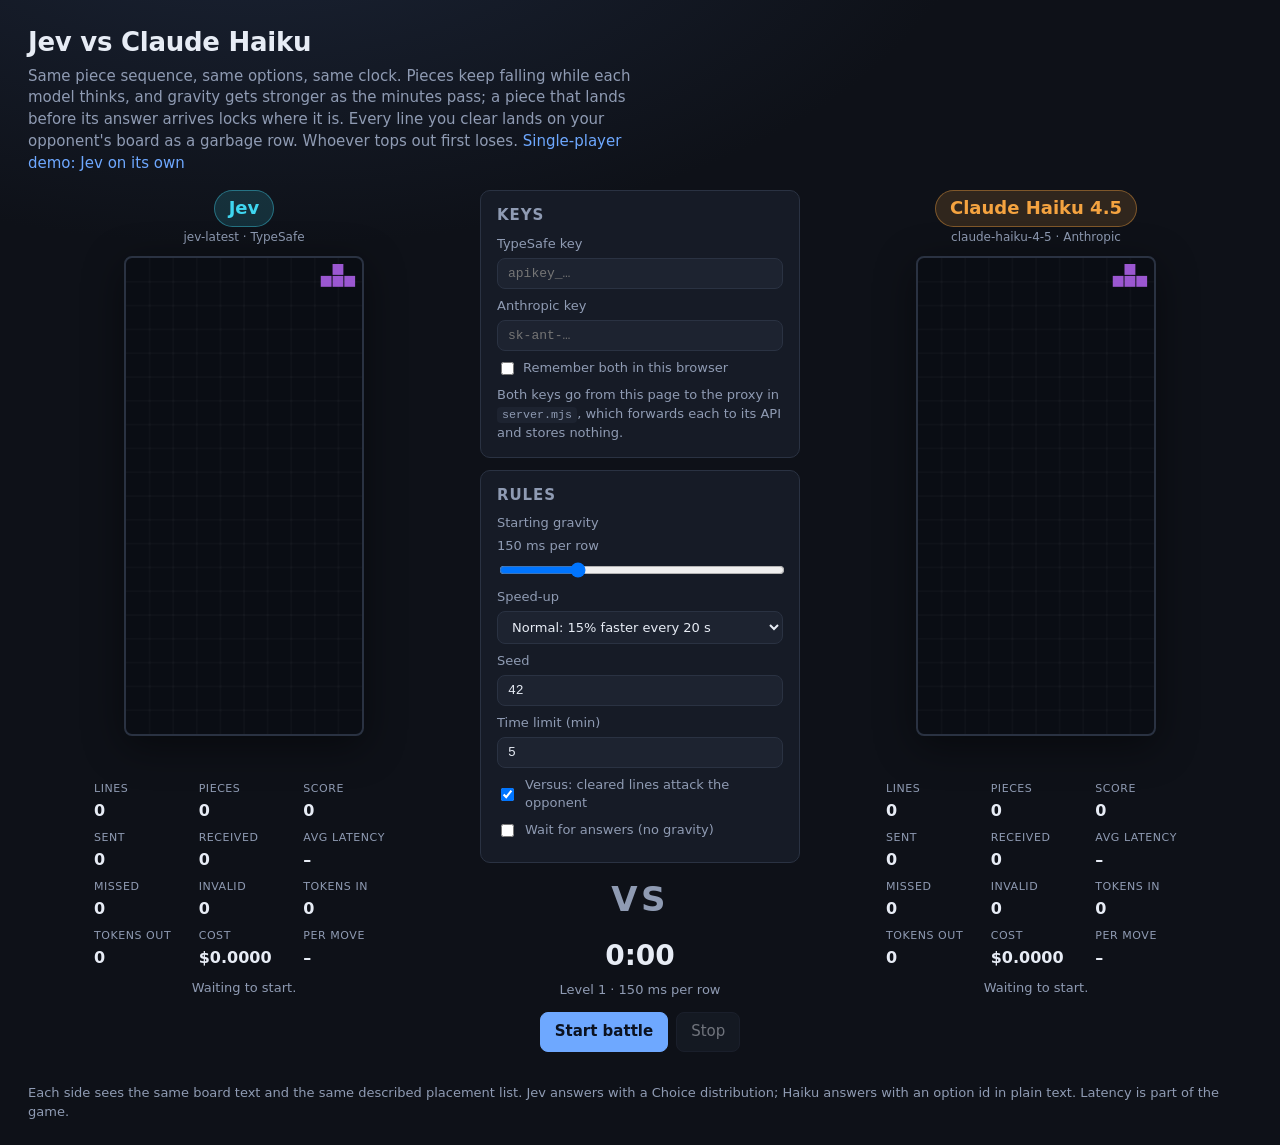
==== public/index.html @ 0e91d30b "Battle is the front page; single player moves to solo.html battle.html redirects to the front page s" ====
<!doctype html>
<html lang="en">
<head>
  <meta charset="utf-8" />
  <meta name="viewport" content="width=device-width, initial-scale=1" />
  <title>Jev vs Claude Haiku</title>
  <meta name="description" content="Two models play the same Tetris piece sequence in real time. First to top out loses." />
  <link rel="icon" href="data:image/svg+xml,<svg xmlns='http://www.w3.org/2000/svg' viewBox='0 0 16 16'><rect x='1' y='1' width='6' height='14' fill='%233fd6f0'/><rect x='9' y='1' width='6' height='14' fill='%23f4a340'/></svg>" />
  <link rel="stylesheet" href="style.css" />
  <link rel="stylesheet" href="battle.css" />
</head>
<body>
  <header class="top">
    <div>
      <h1>Jev vs Claude Haiku</h1>
      <p class="sub">
        Same piece sequence, same options, same clock. Pieces keep falling while each model thinks,
        and gravity gets stronger as the minutes pass; a piece that lands before its answer arrives
        locks where it is. Every line you clear lands on your opponent's board as a garbage row.
        Whoever tops out first loses.
        <a href="solo.html">Single-player demo: Jev on its own</a>
      </p>
    </div>
  </header>

  <main class="arena">
    <section class="player" id="left">
      <div class="player-head">
        <span class="badge jev">Jev</span>
        <span class="model muted">jev-latest · TypeSafe</span>
      </div>
      <div class="board-wrap">
        <canvas class="board" id="boardL" width="240" height="480" aria-label="Jev's board"></canvas>
        <div class="overlay hidden" id="overlayL"></div>
      </div>
      <div class="incoming" id="incomingL"></div>
      <div class="pstats" id="statsL"></div>
      <div class="pmove muted" id="moveL">Waiting to start.</div>
    </section>

    <section class="center">
      <div class="present-title">Real-time Tetris</div>
      <div class="card" id="setup-card">
        <h2>Keys</h2>
        <label class="field">TypeSafe key <input id="jevKey" type="password" placeholder="apikey_…" autocomplete="off" spellcheck="false" /></label>
        <label class="field">Anthropic key <input id="haikuKey" type="password" placeholder="sk-ant-…" autocomplete="off" spellcheck="false" /></label>
        <label class="remember"><input id="remember" type="checkbox" /> Remember both in this browser</label>
        <p class="hint">Both keys go from this page to the proxy in <code>server.mjs</code>, which forwards each to its API and stores nothing.</p>
      </div>
      <div class="card" id="rules-card">
        <h2>Rules</h2>
        <label class="field">Starting gravity <span class="muted" id="gravityLabel"></span><input id="gravity" type="range" min="60" max="400" step="10" value="150" /></label>
        <label class="field">Speed-up
          <select id="speedup">
            <option value="none">None: constant gravity</option>
            <option value="gentle">Gentle: 10% faster every 30 s</option>
            <option value="normal" selected>Normal: 15% faster every 20 s</option>
            <option value="brutal">Brutal: 20% faster every 10 s</option>
          </select>
        </label>
        <label class="field">Seed <input id="seed" type="number" value="42" /></label>
        <label class="field">Time limit (min) <input id="limit" type="number" min="1" max="30" value="5" /></label>
        <label class="field check"><input id="garbage" type="checkbox" checked /> Versus: cleared lines attack the opponent</label>
        <label class="field check"><input id="lockstep" type="checkbox" /> Wait for answers (no gravity)</label>
      </div>
      <div class="vs">VS</div>
      <div class="clock" id="clock">0:00</div>
      <div class="level muted" id="level">Level 1 · 150 ms per row</div>
      <div class="match-info" id="matchInfo"></div>
      <div class="controls center-controls">
        <button id="start" class="primary">Start battle</button>
        <button id="stop" disabled>Stop</button>
      </div>
      <div id="result" class="result hidden"></div>
      <div id="error" class="error hidden" role="alert"></div>
    </section>

    <section class="player" id="right">
      <div class="player-head">
        <span class="badge haiku">Claude Haiku 4.5</span>
        <span class="model muted">claude-haiku-4-5 · Anthropic</span>
      </div>
      <div class="board-wrap">
        <canvas class="board" id="boardR" width="240" height="480" aria-label="Claude Haiku's board"></canvas>
        <div class="overlay hidden" id="overlayR"></div>
      </div>
      <div class="incoming" id="incomingR"></div>
      <div class="pstats" id="statsR"></div>
      <div class="pmove muted" id="moveR">Waiting to start.</div>
    </section>
  </main>

  <footer class="foot">
    Each side sees the same board text and the same described placement list. Jev answers with a Choice
    distribution; Haiku answers with an option id in plain text. Latency is part of the game.
  </footer>

  <script type="module" src="battle.js"></script>
</body>
</html>
---- public/style.css ----
:root {
  --bg: #0e1118;
  --panel: #161b26;
  --panel-2: #1d2330;
  --border: #2a3242;
  --text: #e7ecf5;
  --muted: #8f9bb3;
  --accent: #6ea8ff;
  --accent-2: #3fd6f0;
  --good: #5fe38a;
  --warn: #f5d547;
  --bad: #f26b6b;
  --radius: 10px;
  --mono: ui-monospace, SFMono-Regular, Menlo, Consolas, monospace;
}

* { box-sizing: border-box; }

html, body { margin: 0; padding: 0; }

body {
  background: radial-gradient(1200px 600px at 20% -10%, #1b2436 0%, var(--bg) 60%);
  color: var(--text);
  font: 15px/1.45 system-ui, -apple-system, "Segoe UI", Roboto, sans-serif;
  min-height: 100vh;
}

a { color: var(--accent); text-decoration: none; }
a:hover { text-decoration: underline; }
code { font-family: var(--mono); font-size: 0.9em; background: var(--panel-2); padding: 1px 5px; border-radius: 4px; }

.top {
  display: flex;
  justify-content: space-between;
  align-items: flex-start;
  gap: 24px;
  padding: 24px 28px 8px;
  flex-wrap: wrap;
}
.top h1 { margin: 0 0 4px; font-size: 26px; letter-spacing: -0.01em; }
.sub { margin: 0; color: var(--muted); max-width: 640px; }

.mode { display: flex; gap: 14px; background: var(--panel); border: 1px solid var(--border); border-radius: var(--radius); padding: 10px 14px; }
.mode label { display: flex; align-items: center; gap: 6px; cursor: pointer; white-space: nowrap; }

.layout {
  display: grid;
  grid-template-columns: 340px minmax(0, 1fr);
  gap: 24px;
  padding: 16px 28px 28px;
  align-items: start;
}

.board-col { display: flex; flex-direction: column; gap: 12px; align-items: center; position: sticky; top: 16px; }
.board-wrap { position: relative; }
canvas#board {
  width: 300px;
  height: 600px;
  background: #0a0d14;
  border: 2px solid var(--border);
  border-radius: 8px;
  box-shadow: 0 10px 40px rgba(0, 0, 0, 0.45);
  image-rendering: pixelated;
}
.overlay {
  position: absolute; inset: 0;
  display: flex; align-items: center; justify-content: center; text-align: center;
  background: rgba(10, 13, 20, 0.78);
  border-radius: 8px;
  font-size: 22px; font-weight: 700;
  padding: 20px;
}
.hidden { display: none !important; }

.status-row { min-height: 22px; width: 300px; }
.status { color: var(--muted); font-size: 14px; }
.status.thinking { color: var(--accent-2); }
.status.error { color: var(--bad); }

.controls { display: flex; gap: 8px; align-items: center; width: 300px; flex-wrap: wrap; }
button {
  background: var(--panel-2);
  color: var(--text);
  border: 1px solid var(--border);
  border-radius: 8px;
  padding: 8px 14px;
  font: inherit;
  cursor: pointer;
}
button:hover:not(:disabled) { border-color: var(--accent); }
button:disabled { opacity: 0.45; cursor: not-allowed; }
button.primary { background: var(--accent); border-color: var(--accent); color: #0b1220; font-weight: 600; }
.speed { display: flex; align-items: center; gap: 8px; color: var(--muted); font-size: 13px; margin-left: auto; }
.speed input { width: 90px; }

.side-col { display: flex; flex-direction: column; gap: 14px; min-width: 0; }
.card {
  background: var(--panel);
  border: 1px solid var(--border);
  border-radius: var(--radius);
  padding: 14px 16px;
}
.card h2 { margin: 0 0 10px; font-size: 15px; text-transform: uppercase; letter-spacing: 0.06em; color: var(--muted); }

.key-row { display: flex; gap: 8px; }
.key-row input {
  flex: 1;
  background: var(--panel-2);
  border: 1px solid var(--border);
  border-radius: 8px;
  color: var(--text);
  padding: 8px 10px;
  font-family: var(--mono);
  font-size: 13px;
  min-width: 0;
}
.key-row input:focus { outline: none; border-color: var(--accent); }
.remember { display: flex; gap: 6px; align-items: center; margin-top: 8px; color: var(--muted); font-size: 13px; }
.hint { color: var(--muted); font-size: 13px; margin: 8px 0 0; }
.key-status { font-size: 13px; margin-top: 6px; min-height: 18px; }
.key-status.ok { color: var(--good); }
.key-status.bad { color: var(--bad); }

.stats { display: grid; grid-template-columns: repeat(5, 1fr); gap: 10px; }
.stat { display: flex; flex-direction: column; gap: 2px; }
.stat .label { color: var(--muted); font-size: 11px; text-transform: uppercase; letter-spacing: 0.05em; }
.stat span:not(.label) { font-size: 18px; font-weight: 600; font-variant-numeric: tabular-nums; }
canvas#next { background: #0a0d14; border: 1px solid var(--border); border-radius: 6px; width: 80px; height: 50px; }

.muted { color: var(--muted); }
#chosen { margin: 0 0 10px; }
#readsNote { margin: 0 0 10px; font-size: 13px; }
#chosen strong { color: var(--text); }
.desc { display: flex; flex-wrap: wrap; gap: 6px; margin-top: 6px; }
.desc span { background: var(--panel-2); border-radius: 6px; padding: 2px 8px; font-size: 12px; color: var(--muted); }
.desc span b { color: var(--text); font-weight: 500; }

.bar-list { display: flex; flex-direction: column; gap: 6px; }
.bar-row { display: grid; grid-template-columns: 240px 1fr 52px; gap: 10px; align-items: center; font-size: 13px; }
.bar-row .name { color: var(--muted); white-space: nowrap; overflow: hidden; text-overflow: ellipsis; }
.bar-row.chosen .name { color: var(--text); font-weight: 600; }
.bar { position: relative; height: 12px; background: var(--panel-2); border-radius: 6px; overflow: hidden; }
.bar-fill { height: 100%; background: var(--accent); border-radius: 6px; transition: width 0.25s ease; }
.bar-fill.noul { background: var(--good); }
.bar-value { font-variant-numeric: tabular-nums; color: var(--muted); text-align: right; }
.bar .bar-value { position: absolute; right: 6px; top: -3px; font-size: 11px; }

.read { margin-bottom: 12px; }
.read:last-child { margin-bottom: 0; }
.read-label { font-size: 13px; color: var(--muted); margin-bottom: 6px; }
.gauge { height: 14px; background: linear-gradient(90deg, var(--good), var(--warn), var(--bad)); border-radius: 7px; position: relative; }
.gauge-fill {
  position: absolute; top: -3px; width: 4px; height: 20px; background: #fff; border-radius: 2px;
  left: 0; transition: left 0.3s ease; box-shadow: 0 0 0 2px rgba(0,0,0,0.4);
}
.gauge-legend { display: grid; grid-template-columns: repeat(4, 1fr); gap: 4px; font-size: 11px; color: var(--muted); margin-top: 6px; }

details.card summary { cursor: pointer; color: var(--muted); font-size: 13px; text-transform: uppercase; letter-spacing: 0.06em; }
.inspector-grid { display: grid; grid-template-columns: 1fr 1fr; gap: 12px; margin-top: 10px; }
pre {
  margin: 0;
  background: #0a0d14;
  border: 1px solid var(--border);
  border-radius: 8px;
  padding: 10px;
  font-family: var(--mono);
  font-size: 11px;
  line-height: 1.4;
  max-height: 360px;
  overflow: auto;
  white-space: pre;
}

.error {
  background: rgba(242, 107, 107, 0.12);
  border: 1px solid var(--bad);
  color: #ffb3b3;
  border-radius: var(--radius);
  padding: 10px 14px;
  font-size: 14px;
}

.foot { padding: 8px 28px 24px; color: var(--muted); font-size: 13px; }

@media (max-width: 900px) {
  .layout { grid-template-columns: 1fr; }
  .board-col { position: static; }
  .stats { grid-template-columns: repeat(3, 1fr); }
  .inspector-grid { grid-template-columns: 1fr; }
  .bar-row { grid-template-columns: 150px 1fr 48px; }
}
---- public/battle.css ----
.arena {
  display: grid;
  grid-template-columns: 1fr 320px 1fr;
  gap: 20px;
  padding: 8px 28px 24px;
  align-items: start;
}
.player { display: flex; flex-direction: column; align-items: center; gap: 10px; }
.player-head { display: flex; flex-direction: column; align-items: center; gap: 2px; }
.badge { font-weight: 700; font-size: 18px; padding: 4px 14px; border-radius: 999px; }
.badge.jev { background: rgba(63, 214, 240, 0.15); color: var(--accent-2); border: 1px solid rgba(63, 214, 240, 0.4); }
.badge.haiku { background: rgba(244, 163, 64, 0.15); color: #f4a340; border: 1px solid rgba(244, 163, 64, 0.4); }
.model { font-size: 12px; }
canvas.board {
  width: 240px;
  height: 480px;
  background: #0a0d14;
  border: 2px solid var(--border);
  border-radius: 8px;
  box-shadow: 0 10px 40px rgba(0, 0, 0, 0.45);
}
.player .overlay { font-size: 20px; }
.player.winner canvas.board { border-color: var(--good); box-shadow: 0 0 0 3px rgba(95, 227, 138, 0.35), 0 10px 40px rgba(0, 0, 0, 0.45); }
.player.loser canvas.board { border-color: var(--bad); }

.incoming { min-height: 18px; font-size: 12px; color: var(--bad); font-weight: 600; text-align: center; }
.player.hit canvas.board { border-color: var(--bad); box-shadow: 0 0 0 3px rgba(242, 107, 107, 0.45), 0 10px 40px rgba(0, 0, 0, 0.45); }
.pstats { display: grid; grid-template-columns: repeat(3, 1fr); gap: 8px 14px; width: 300px; }
.pstats .stat span:not(.label) { font-size: 16px; }
.pmove { width: 300px; font-size: 13px; min-height: 36px; text-align: center; }

.center { display: flex; flex-direction: column; gap: 12px; }
.center .card h2 { margin-bottom: 8px; }
.field { display: flex; flex-direction: column; gap: 4px; font-size: 13px; color: var(--muted); margin-bottom: 8px; }
.field input[type="password"], .field input[type="number"] {
  background: var(--panel-2); border: 1px solid var(--border); border-radius: 8px; color: var(--text);
  padding: 7px 10px; font-family: var(--mono); font-size: 13px; width: 100%;
}
.field input:focus { outline: none; border-color: var(--accent); }
.field.check { flex-direction: row; align-items: center; gap: 8px; }
.field input[type="range"] { width: 100%; }
.center .remember { margin-top: 0; }
.vs { text-align: center; font-size: 34px; font-weight: 800; letter-spacing: 0.1em; color: var(--muted); }
.clock { text-align: center; font-size: 28px; font-variant-numeric: tabular-nums; font-weight: 600; }
.level { text-align: center; font-size: 13px; font-variant-numeric: tabular-nums; margin-top: -8px; }
.level.hot { color: var(--warn); }
.field select {
  background: var(--panel-2); border: 1px solid var(--border); border-radius: 8px; color: var(--text);
  padding: 7px 10px; font: inherit; font-size: 13px; width: 100%;
}
.center-controls { width: auto; justify-content: center; }
.result {
  background: var(--panel); border: 1px solid var(--good); border-radius: var(--radius);
  padding: 12px 14px; text-align: center; font-weight: 600; line-height: 1.5;
}
.result small { display: block; color: var(--muted); font-weight: 400; font-size: 13px; }
.result { overflow: hidden; }
.compare { width: 100%; table-layout: fixed; border-collapse: collapse; margin-top: 8px; font-size: 12px; font-weight: 400; font-variant-numeric: tabular-nums; }
.compare col.metric { width: 40%; }
.compare th, .compare td { padding: 2px 4px; text-align: right; white-space: nowrap; overflow: hidden; text-overflow: ellipsis; }
.compare th:first-child { text-align: left; color: var(--muted); font-weight: 400; }
.compare thead th { color: var(--text); font-weight: 600; border-bottom: 1px solid var(--border); padding-bottom: 4px; }
.compare tbody tr:nth-child(even) { background: rgba(255,255,255,0.03); }

@media (max-width: 1000px) {
  .arena { grid-template-columns: 1fr; }
  .center { order: -1; }
}

/* ---- Presentation mode (?present): boards, clock, result. Nothing else. ---- */
body.present { background: #0b0e15; min-height: 0; overflow: hidden; }
body.present .top, body.present .foot, body.present #setup-card, body.present #rules-card, body.present .pmove { display: none; }
body.present .arena { grid-template-columns: 300px 330px 300px; justify-content: center; gap: 14px; padding: 14px 24px 12px; }
body.present .center { gap: 10px; padding-top: 44px; }
body.present .present-title { display: block; text-align: center; font-size: 13px; letter-spacing: 0.12em; text-transform: uppercase; color: var(--muted); }
.present-title { display: none; }
body.present .vs { font-size: 40px; }
body.present .clock { font-size: 34px; }
body.present .level { margin-top: -6px; }
body.present .match-info { display: block; }
.match-info { display: none; text-align: center; font-size: 12px; color: var(--muted); line-height: 1.5; }
body.present .center-controls { justify-content: center; margin-top: 6px; }
body.present.running .center-controls, body.present.played .center-controls { display: none; }
body.present .result { font-size: 14px; padding: 8px 10px; }
body.present .result small { font-size: 11px; }
body.present .compare { font-size: 11px; }
body.present .compare th, body.present .compare td { padding: 1px 3px; }
body.present .pstats { grid-template-columns: repeat(4, 1fr); gap: 3px 8px; }
body.present .pstats .stat { gap: 0; }
body.present .pstats .stat .label { font-size: 10px; }
body.present .pstats .stat span:not(.label) { font-size: 14px; }
body.present .badge { font-size: 17px; }
body.present .player { gap: 6px; }
body.present .incoming { min-height: 16px; font-size: 12px; }
body.present .error { font-size: 12px; }
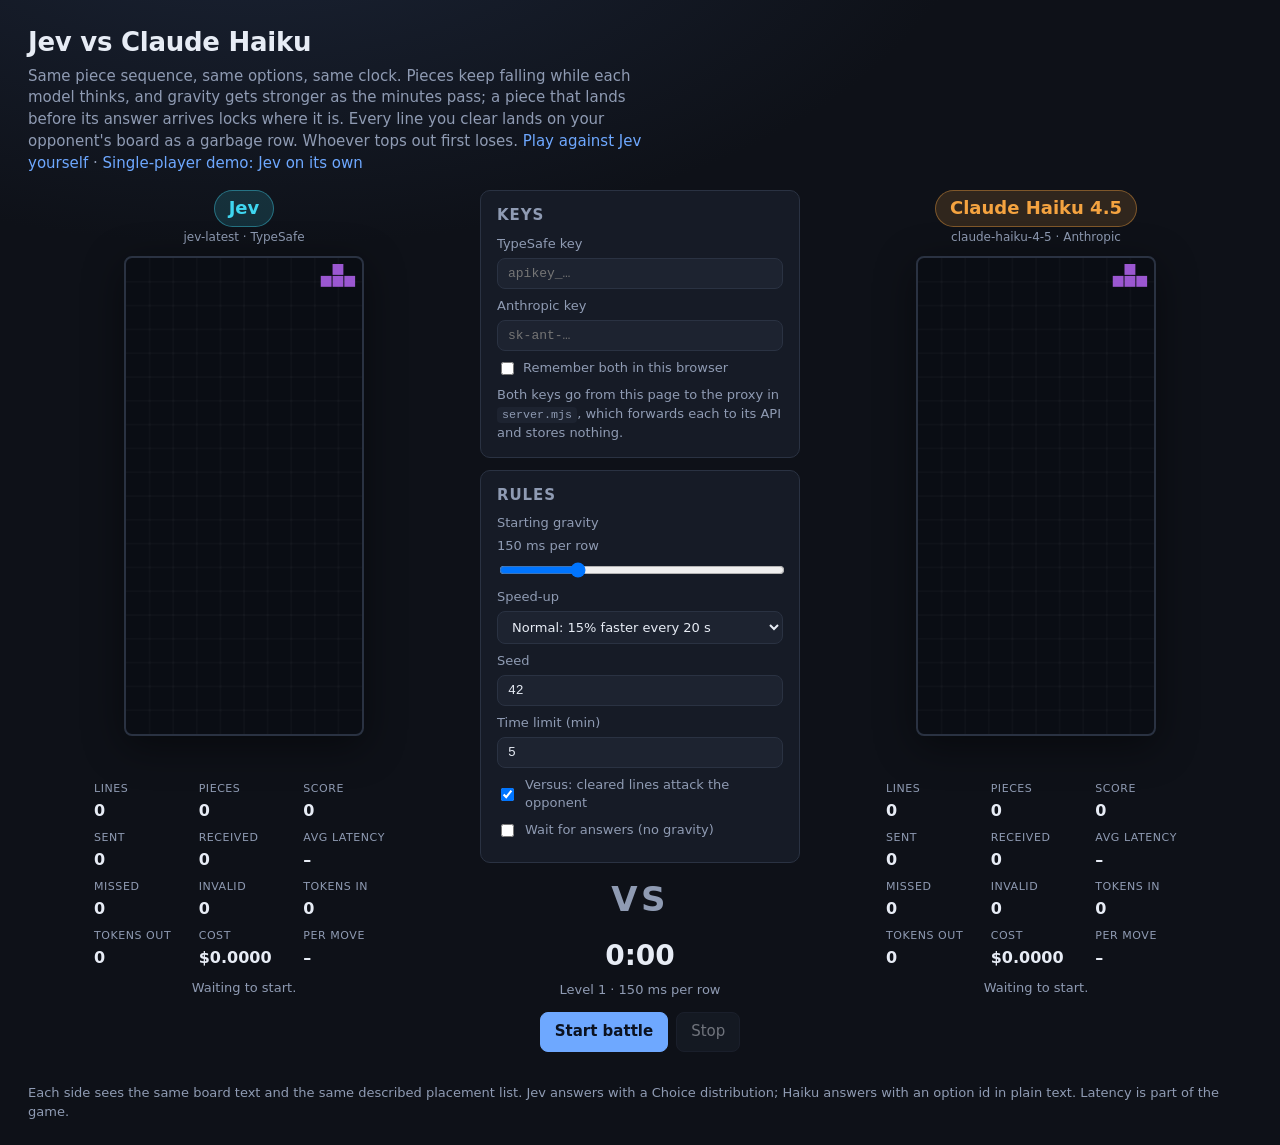
==== commit 3f1ad681: "Add play.html: a human plays against Jev Keyboard-driven side (move, rotate with kicks, soft and har" ====
--- a/public/index.html
+++ b/public/index.html
@@ -18,6 +18,7 @@
         and gravity gets stronger as the minutes pass; a piece that lands before its answer arrives
         locks where it is. Every line you clear lands on your opponent's board as a garbage row.
         Whoever tops out first loses.
+        <a href="play.html">Play against Jev yourself</a> ·
         <a href="solo.html">Single-player demo: Jev on its own</a>
       </p>
     </div>
--- a/public/battle.css
+++ b/public/battle.css
@@ -93,3 +93,16 @@
 body.present .player { gap: 6px; }
 body.present .incoming { min-height: 16px; font-size: 12px; }
 body.present .error { font-size: 12px; }
+
+/* ---- Human vs Jev page ---- */
+.badge.you { background: rgba(95, 227, 138, 0.15); color: var(--good); border: 1px solid rgba(95, 227, 138, 0.4); }
+.keys { display: flex; flex-wrap: wrap; gap: 6px 12px; font-size: 13px; color: var(--muted); }
+.keys kbd {
+  display: inline-block; min-width: 20px; padding: 1px 6px; margin-right: 2px; text-align: center;
+  background: var(--panel-2); border: 1px solid var(--border); border-bottom-width: 2px; border-radius: 5px;
+  font-family: var(--mono); font-size: 12px; color: var(--text);
+}
+.touch { display: flex; gap: 6px; width: 300px; justify-content: center; }
+.touch button { flex: 1; padding: 10px 0; font-size: 18px; line-height: 1; touch-action: manipulation; user-select: none; }
+body.present #controls-card, body.present .touch { display: none; }
+@media (hover: hover) and (pointer: fine) { .touch { display: none; } }
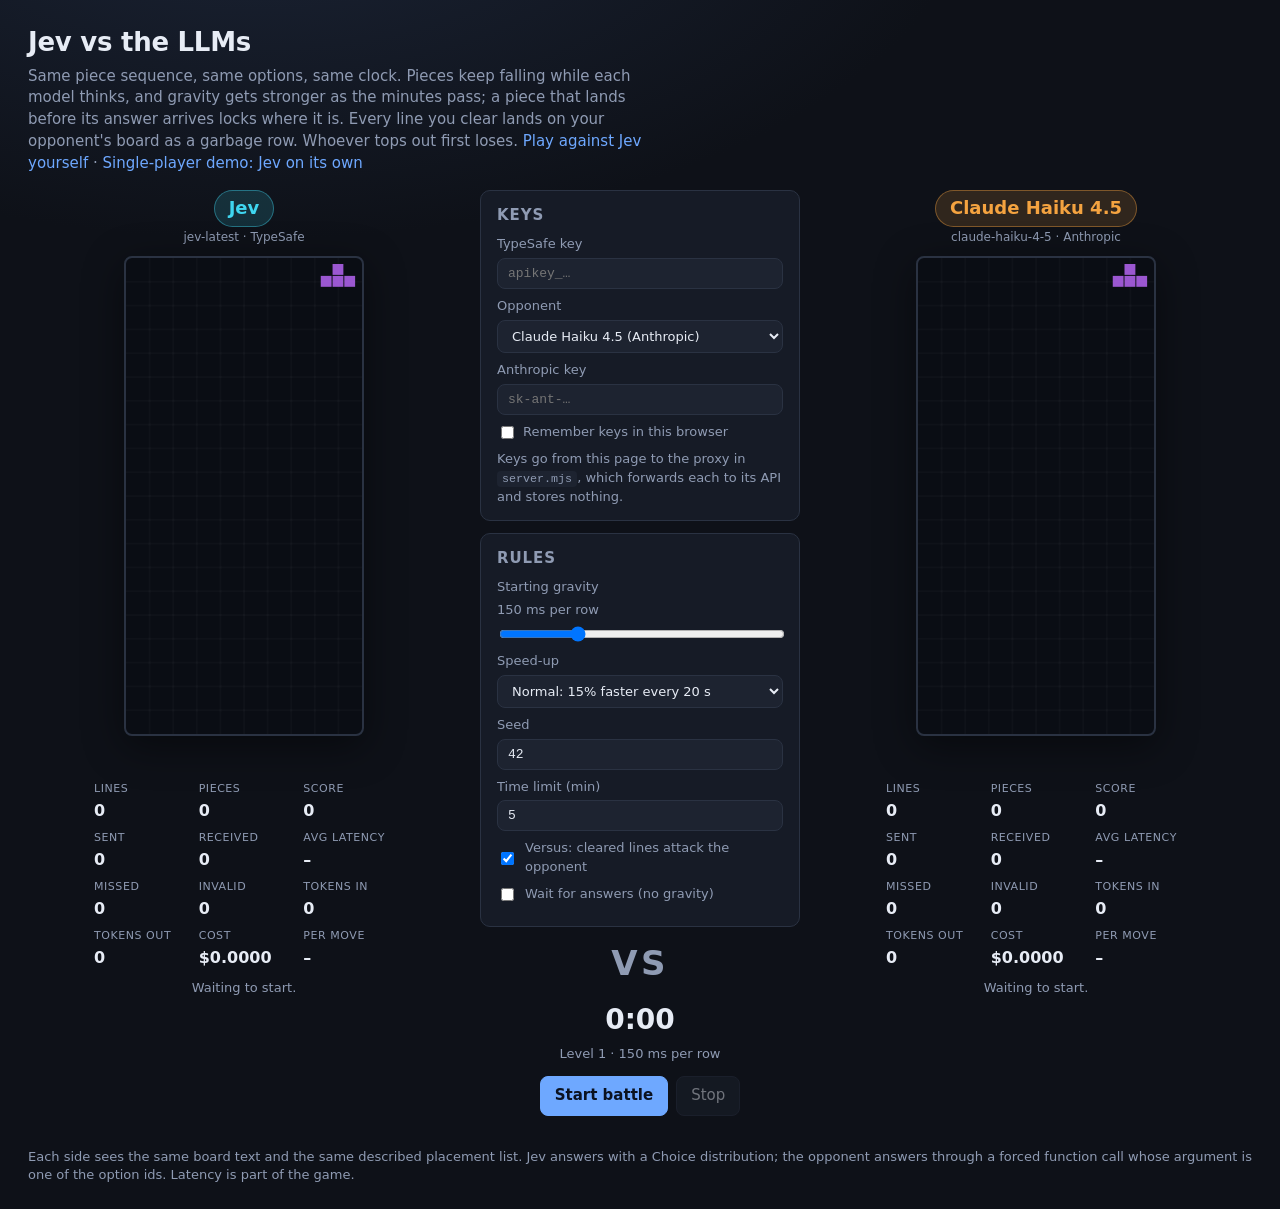
==== commit 0df842e1: "Battle: Gemini 3.8 Flash as a selectable opponent Adds a Gemini player (forced place_piece function " ====
--- a/public/index.html
+++ b/public/index.html
@@ -3,7 +3,7 @@
 <head>
   <meta charset="utf-8" />
   <meta name="viewport" content="width=device-width, initial-scale=1" />
-  <title>Jev vs Claude Haiku</title>
+  <title>Jev vs the LLMs</title>
   <meta name="description" content="Two models play the same Tetris piece sequence in real time. First to top out loses." />
   <link rel="icon" href="data:image/svg+xml,<svg xmlns='http://www.w3.org/2000/svg' viewBox='0 0 16 16'><rect x='1' y='1' width='6' height='14' fill='%233fd6f0'/><rect x='9' y='1' width='6' height='14' fill='%23f4a340'/></svg>" />
   <link rel="stylesheet" href="style.css" />
@@ -12,7 +12,7 @@
 <body>
   <header class="top">
     <div>
-      <h1>Jev vs Claude Haiku</h1>
+      <h1>Jev vs the LLMs</h1>
       <p class="sub">
         Same piece sequence, same options, same clock. Pieces keep falling while each model thinks,
         and gravity gets stronger as the minutes pass; a piece that lands before its answer arrives
@@ -44,9 +44,16 @@
       <div class="card" id="setup-card">
         <h2>Keys</h2>
         <label class="field">TypeSafe key <input id="jevKey" type="password" placeholder="apikey_…" autocomplete="off" spellcheck="false" /></label>
-        <label class="field">Anthropic key <input id="haikuKey" type="password" placeholder="sk-ant-…" autocomplete="off" spellcheck="false" /></label>
-        <label class="remember"><input id="remember" type="checkbox" /> Remember both in this browser</label>
-        <p class="hint">Both keys go from this page to the proxy in <code>server.mjs</code>, which forwards each to its API and stores nothing.</p>
+        <label class="field">Opponent
+          <select id="opponent">
+            <option value="haiku" selected>Claude Haiku 4.5 (Anthropic)</option>
+            <option value="gemini">Gemini 3.8 Flash (Google)</option>
+          </select>
+        </label>
+        <label class="field" id="haikuKeyField">Anthropic key <input id="haikuKey" type="password" placeholder="sk-ant-…" autocomplete="off" spellcheck="false" /></label>
+        <label class="field hidden" id="geminiKeyField">Gemini key <input id="geminiKey" type="password" placeholder="AIza…" autocomplete="off" spellcheck="false" /></label>
+        <label class="remember"><input id="remember" type="checkbox" /> Remember keys in this browser</label>
+        <p class="hint">Keys go from this page to the proxy in <code>server.mjs</code>, which forwards each to its API and stores nothing.</p>
       </div>
       <div class="card" id="rules-card">
         <h2>Rules</h2>
@@ -78,11 +85,11 @@
 
     <section class="player" id="right">
       <div class="player-head">
-        <span class="badge haiku">Claude Haiku 4.5</span>
-        <span class="model muted">claude-haiku-4-5 · Anthropic</span>
+        <span class="badge haiku" id="badgeR">Claude Haiku 4.5</span>
+        <span class="model muted" id="modelR">claude-haiku-4-5 · Anthropic</span>
       </div>
       <div class="board-wrap">
-        <canvas class="board" id="boardR" width="240" height="480" aria-label="Claude Haiku's board"></canvas>
+        <canvas class="board" id="boardR" width="240" height="480" aria-label="Opponent's board"></canvas>
         <div class="overlay hidden" id="overlayR"></div>
       </div>
       <div class="incoming" id="incomingR"></div>
@@ -93,7 +100,8 @@
 
   <footer class="foot">
     Each side sees the same board text and the same described placement list. Jev answers with a Choice
-    distribution; Haiku answers with an option id in plain text. Latency is part of the game.
+    distribution; the opponent answers through a forced function call whose argument is one of the option
+    ids. Latency is part of the game.
   </footer>
 
   <script type="module" src="battle.js"></script>
--- a/public/battle.css
+++ b/public/battle.css
@@ -9,6 +9,7 @@
 .player-head { display: flex; flex-direction: column; align-items: center; gap: 2px; }
 .badge { font-weight: 700; font-size: 18px; padding: 4px 14px; border-radius: 999px; }
 .badge.jev { background: rgba(63, 214, 240, 0.15); color: var(--accent-2); border: 1px solid rgba(63, 214, 240, 0.4); }
+.badge.gemini { background: rgba(76, 139, 245, 0.15); color: #7fb0ff; border: 1px solid rgba(76, 139, 245, 0.45); }
 .badge.haiku { background: rgba(244, 163, 64, 0.15); color: #f4a340; border: 1px solid rgba(244, 163, 64, 0.4); }
 .model { font-size: 12px; }
 canvas.board {
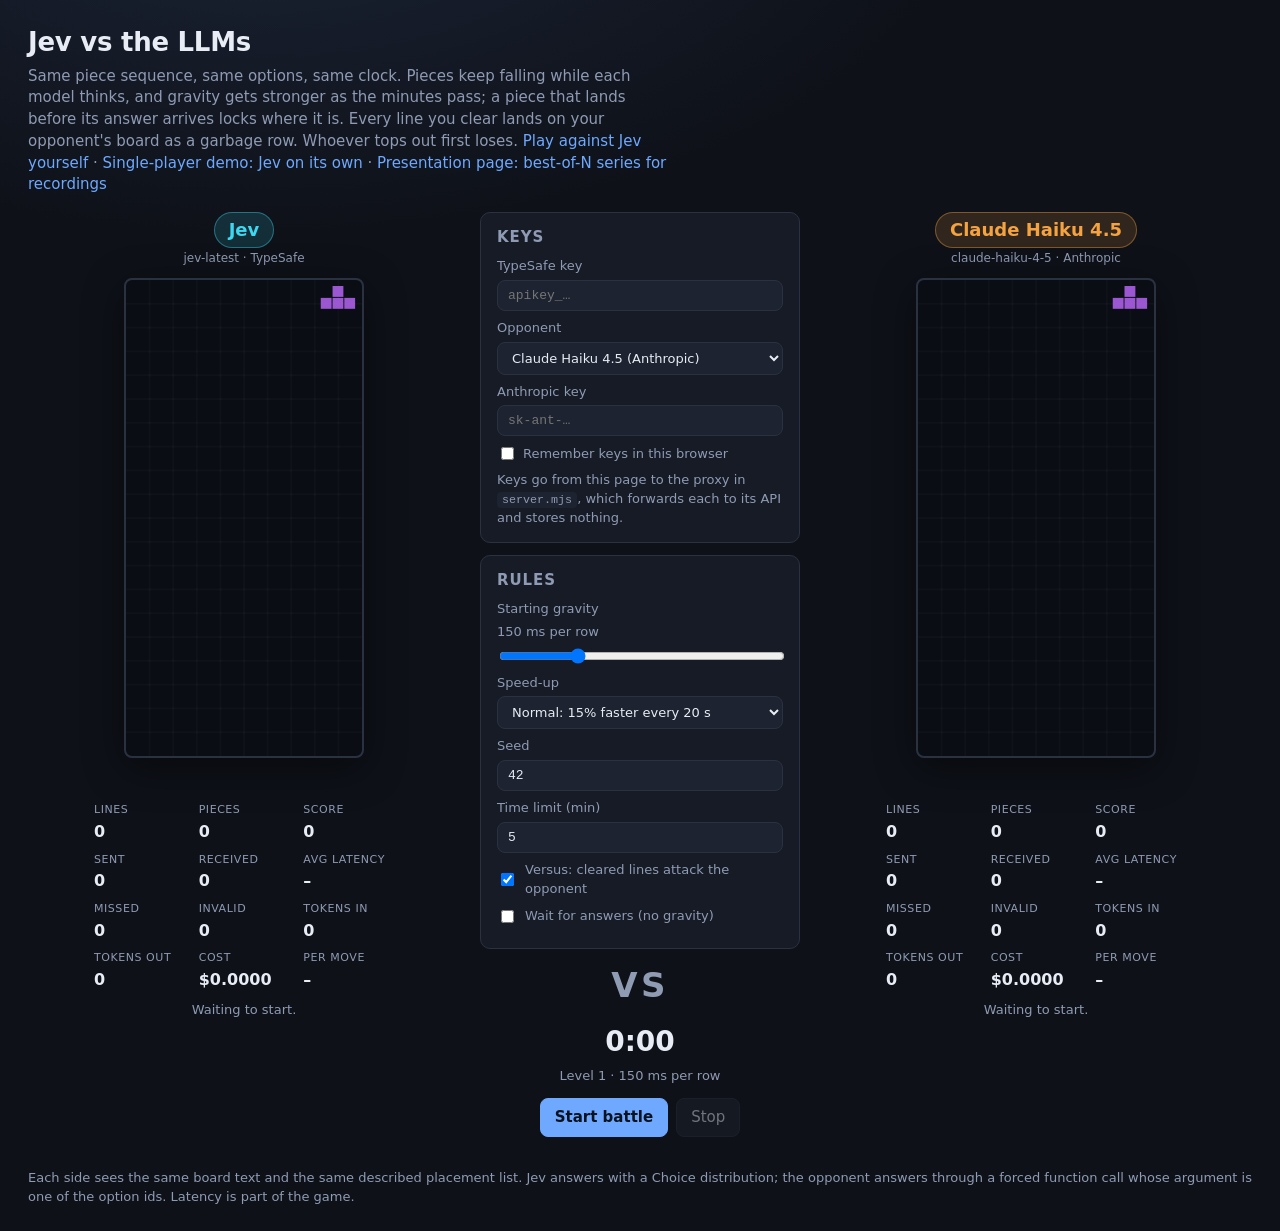
==== commit 386b2864: "Add a presentation page with best-of-N series and score tracking public/present.html is the layout f" ====
--- a/public/index.html
+++ b/public/index.html
@@ -19,7 +19,8 @@
         locks where it is. Every line you clear lands on your opponent's board as a garbage row.
         Whoever tops out first loses.
         <a href="play.html">Play against Jev yourself</a> ·
-        <a href="solo.html">Single-player demo: Jev on its own</a>
+        <a href="solo.html">Single-player demo: Jev on its own</a> ·
+        <a href="present.html">Presentation page: best-of-N series for recordings</a>
       </p>
     </div>
   </header>
@@ -48,10 +49,14 @@
           <select id="opponent">
             <option value="haiku" selected>Claude Haiku 4.5 (Anthropic)</option>
             <option value="gemini">Gemini 3.8 Flash (Google)</option>
+            <option value="laya">Laya (local, open weights)</option>
           </select>
         </label>
         <label class="field" id="haikuKeyField">Anthropic key <input id="haikuKey" type="password" placeholder="sk-ant-…" autocomplete="off" spellcheck="false" /></label>
         <label class="field hidden" id="geminiKeyField">Gemini key <input id="geminiKey" type="password" placeholder="AIza…" autocomplete="off" spellcheck="false" /></label>
+        <label class="field hidden" id="layaField">Laya server <input id="layaEndpoint" type="text" value="http://localhost:8765" autocomplete="off" spellcheck="false" /></label>
+        <p class="hint hidden" id="layaNote">Laya runs on your own machine: <code>pip install laya-mlx</code> (Apple Silicon) or <code>pip install laya</code>, then
+          <code>python tools/laya_server.py</code> from the repo. No key, no cost.</p>
         <label class="remember"><input id="remember" type="checkbox" /> Remember keys in this browser</label>
         <p class="hint">Keys go from this page to the proxy in <code>server.mjs</code>, which forwards each to its API and stores nothing.</p>
       </div>
--- a/public/battle.css
+++ b/public/battle.css
@@ -9,6 +9,7 @@
 .player-head { display: flex; flex-direction: column; align-items: center; gap: 2px; }
 .badge { font-weight: 700; font-size: 18px; padding: 4px 14px; border-radius: 999px; }
 .badge.jev { background: rgba(63, 214, 240, 0.15); color: var(--accent-2); border: 1px solid rgba(63, 214, 240, 0.4); }
+.badge.laya { background: rgba(244, 213, 71, 0.14); color: #f5d547; border: 1px solid rgba(244, 213, 71, 0.45); }
 .badge.gemini { background: rgba(76, 139, 245, 0.15); color: #7fb0ff; border: 1px solid rgba(76, 139, 245, 0.45); }
 .badge.haiku { background: rgba(244, 163, 64, 0.15); color: #f4a340; border: 1px solid rgba(244, 163, 64, 0.4); }
 .model { font-size: 12px; }
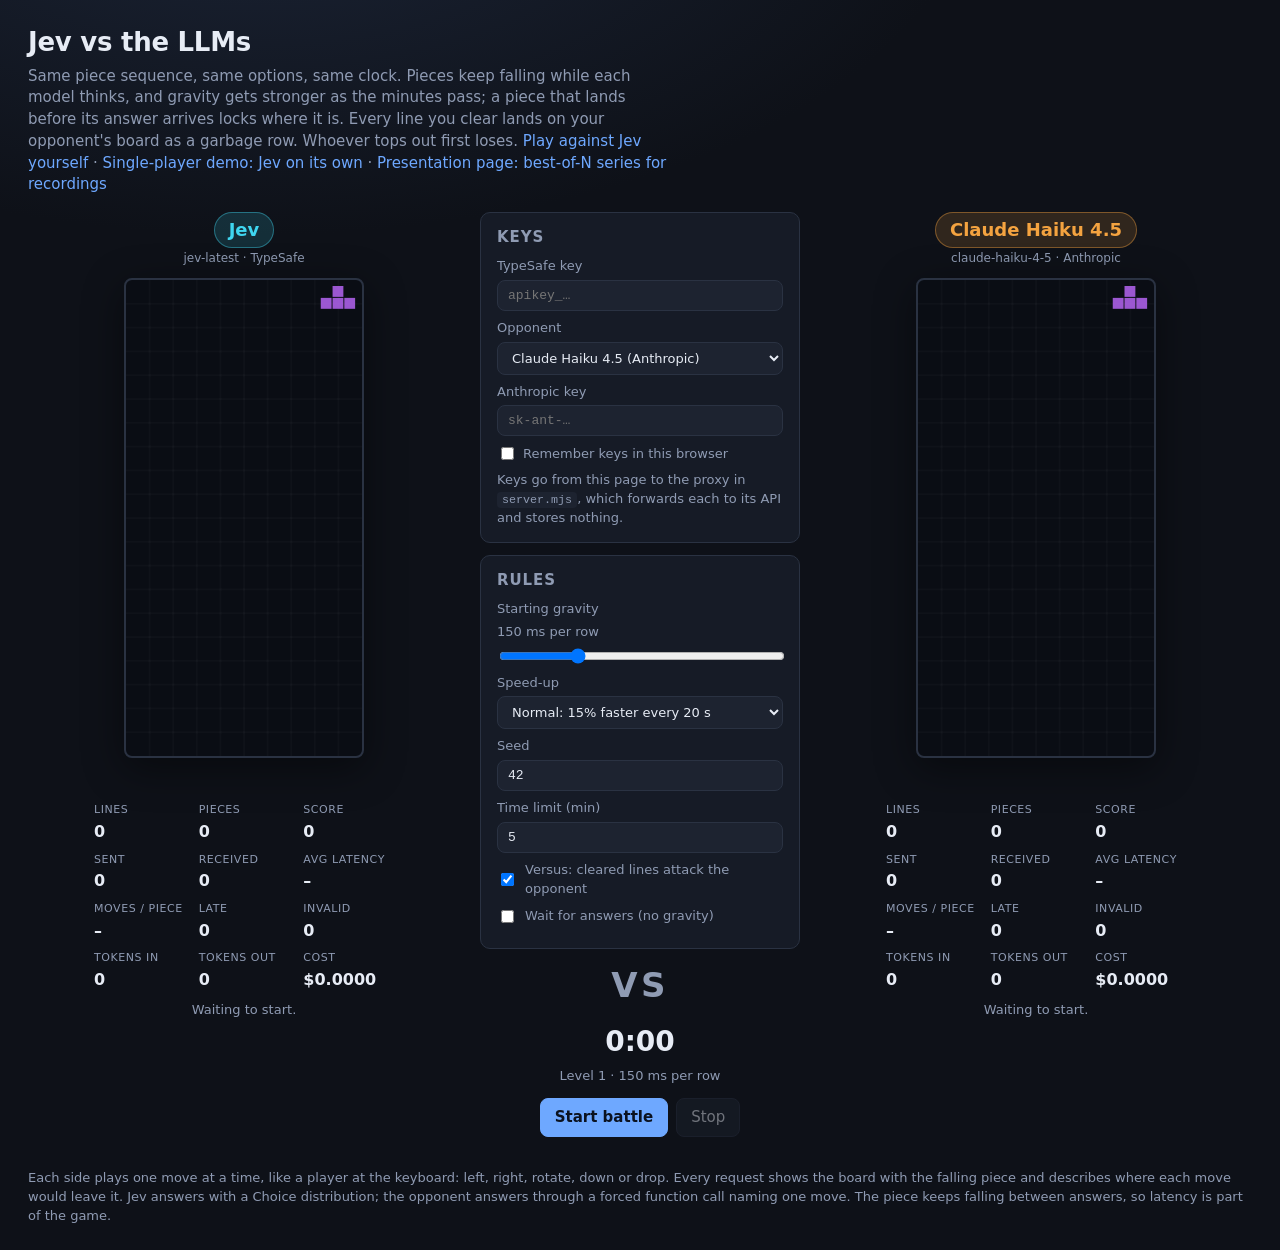
==== commit d777169c: "Page copy: describe per-move control Co-Authored-By: Claude Fable 5.1 <noreply@anthropic.com> Claude" ====
--- a/public/index.html
+++ b/public/index.html
@@ -104,9 +104,10 @@
   </main>
 
   <footer class="foot">
-    Each side sees the same board text and the same described placement list. Jev answers with a Choice
-    distribution; the opponent answers through a forced function call whose argument is one of the option
-    ids. Latency is part of the game.
+    Each side plays one move at a time, like a player at the keyboard: left, right, rotate, down or drop.
+    Every request shows the board with the falling piece and describes where each move would leave it. Jev
+    answers with a Choice distribution; the opponent answers through a forced function call naming one
+    move. The piece keeps falling between answers, so latency is part of the game.
   </footer>
 
   <script type="module" src="battle.js"></script>
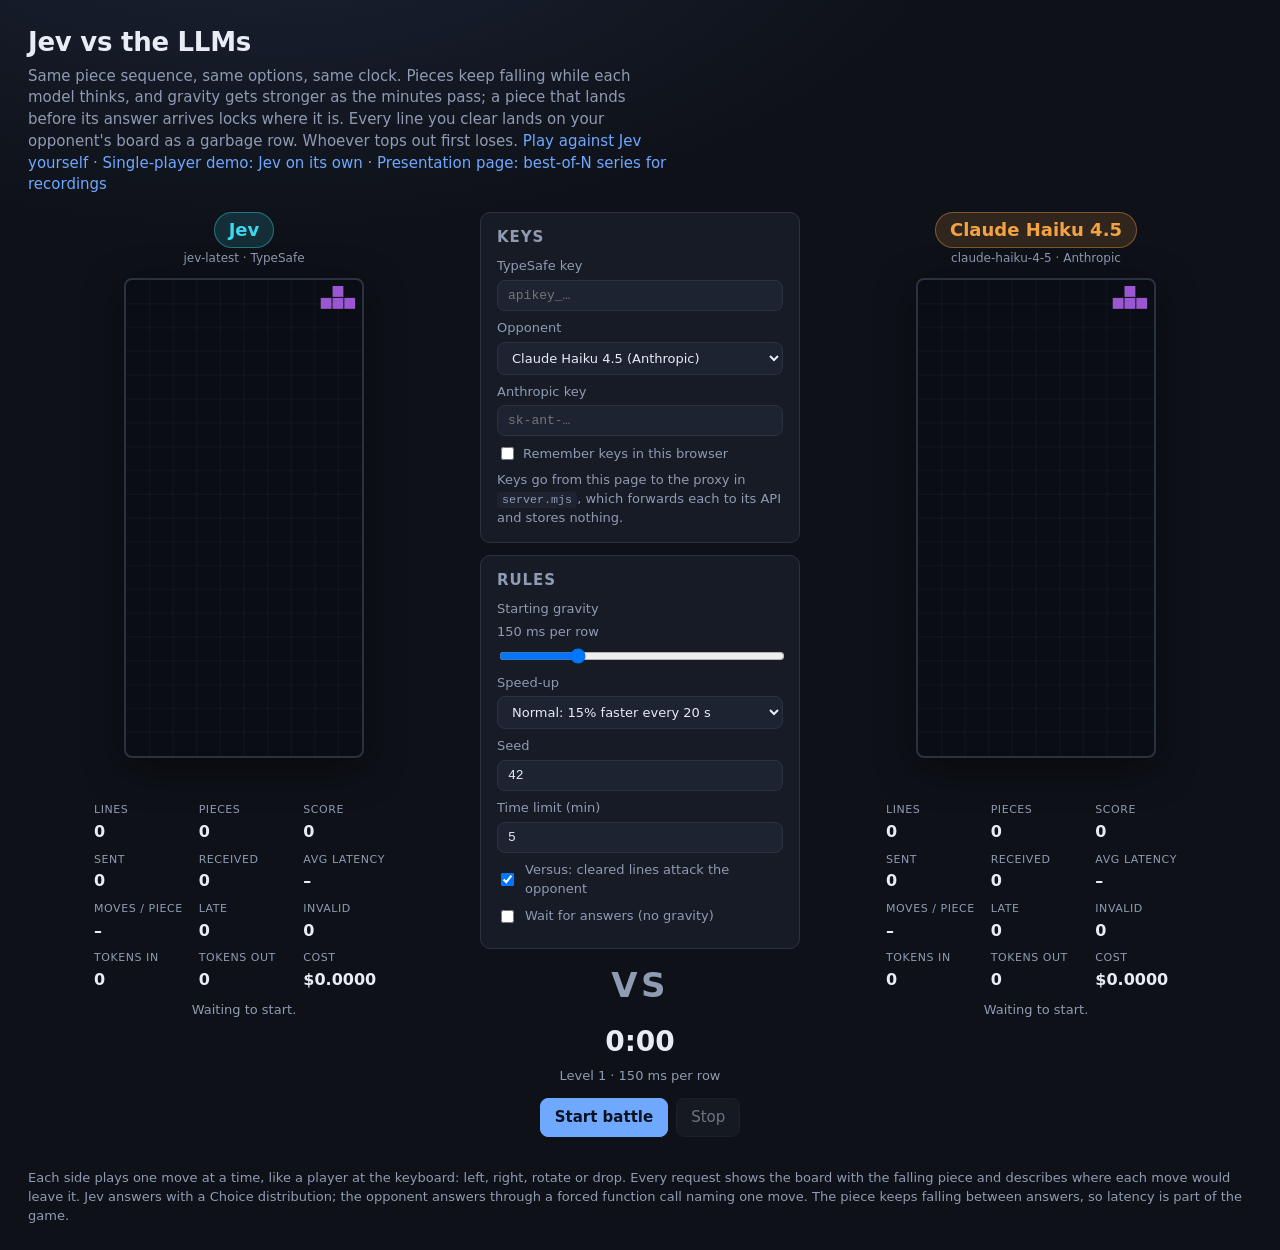
==== commit 153d8585: "Controls: left, right, rotate, drop; no soft drop Drop sends the piece straight to the bottom and lo" ====
--- a/public/index.html
+++ b/public/index.html
@@ -104,7 +104,7 @@
   </main>
 
   <footer class="foot">
-    Each side plays one move at a time, like a player at the keyboard: left, right, rotate, down or drop.
+    Each side plays one move at a time, like a player at the keyboard: left, right, rotate or drop.
     Every request shows the board with the falling piece and describes where each move would leave it. Jev
     answers with a Choice distribution; the opponent answers through a forced function call naming one
     move. The piece keeps falling between answers, so latency is part of the game.
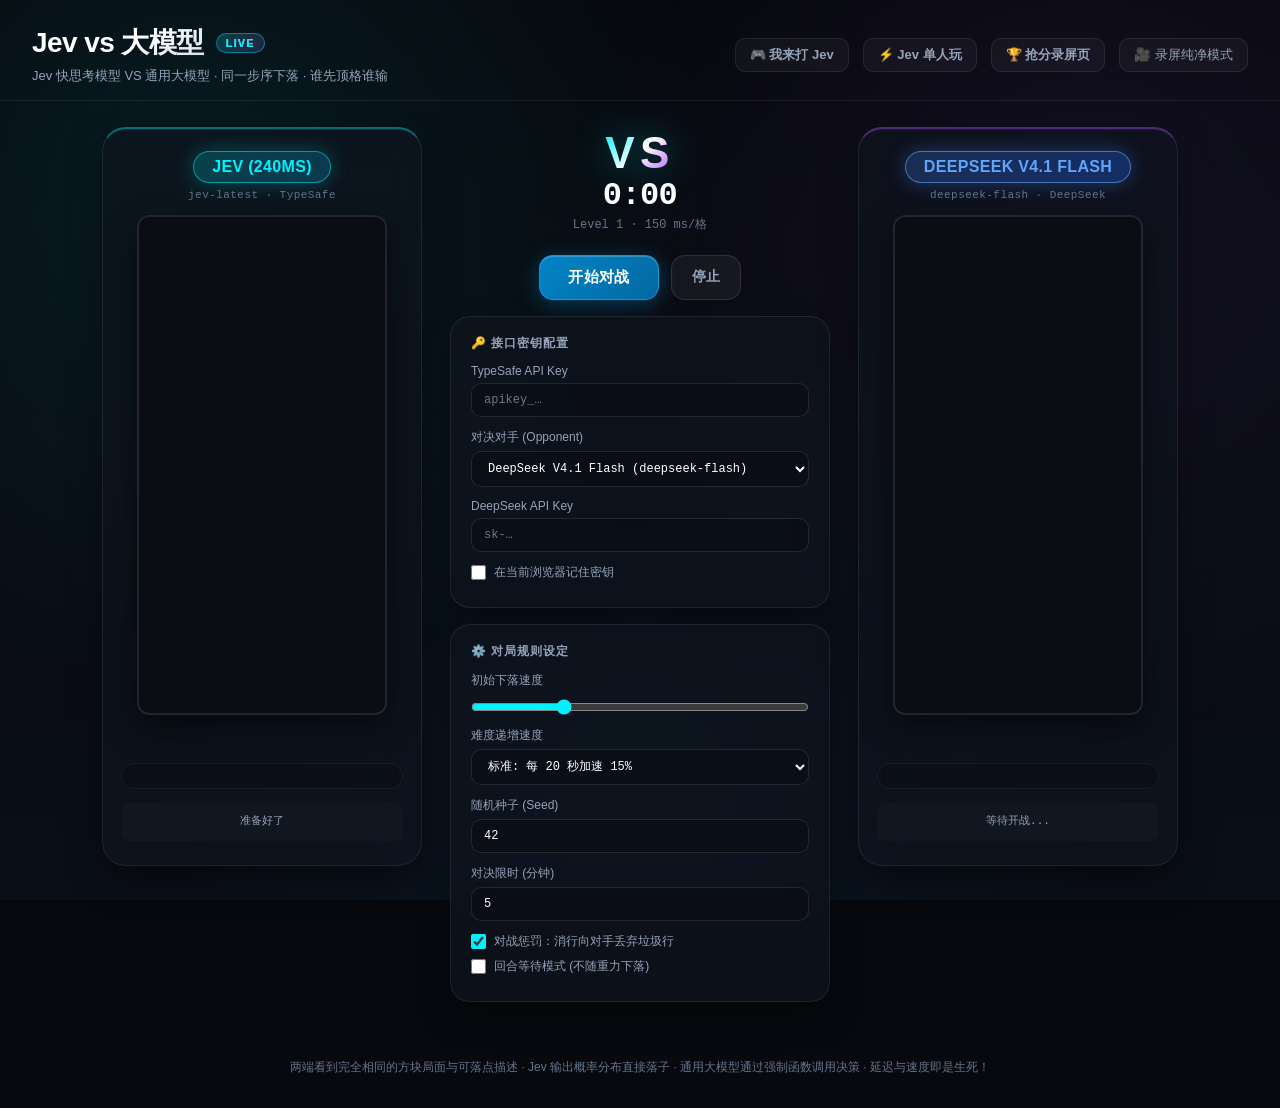
==== commit bb5f905c: "feat: add DeepSeek Flash support, cyber neon UI and unit tests" ====
--- a/public/index.html
+++ b/public/index.html
@@ -1,34 +1,38 @@
 <!doctype html>
-<html lang="en">
+<html lang="zh-CN">
 <head>
   <meta charset="utf-8" />
   <meta name="viewport" content="width=device-width, initial-scale=1" />
-  <title>Jev vs the LLMs</title>
-  <meta name="description" content="Two models play the same Tetris piece sequence in real time. First to top out loses." />
-  <link rel="icon" href="data:image/svg+xml,<svg xmlns='http://www.w3.org/2000/svg' viewBox='0 0 16 16'><rect x='1' y='1' width='6' height='14' fill='%233fd6f0'/><rect x='9' y='1' width='6' height='14' fill='%23f4a340'/></svg>" />
+  <title>Jev vs 大模型 · 俄罗斯方块实测</title>
+  <meta name="description" content="TypeSafe Jev vs Google Gemini / Claude. Two models play the same Tetris piece sequence in real time." />
+  <link rel="icon" href="data:image/svg+xml,<svg xmlns='http://www.w3.org/2000/svg' viewBox='0 0 16 16'><rect x='1' y='1' width='6' height='14' fill='%2300f2fe'/><rect x='9' y='1' width='6' height='14' fill='%23c084fc'/></svg>" />
   <link rel="stylesheet" href="style.css" />
   <link rel="stylesheet" href="battle.css" />
 </head>
 <body>
   <header class="top">
-    <div>
-      <h1>Jev vs the LLMs</h1>
+    <div class="title-group">
+      <h1>
+        <span>Jev vs 大模型</span>
+        <span class="badge-live">LIVE</span>
+      </h1>
       <p class="sub">
-        Same piece sequence, same options, same clock. Pieces keep falling while each model thinks,
-        and gravity gets stronger as the minutes pass; a piece that lands before its answer arrives
-        locks where it is. Every line you clear lands on your opponent's board as a garbage row.
-        Whoever tops out first loses.
-        <a href="play.html">Play against Jev yourself</a> ·
-        <a href="solo.html">Single-player demo: Jev on its own</a> ·
-        <a href="present.html">Presentation page: best-of-N series for recordings</a>
+        Jev 快思考模型 VS 通用大模型 · 同一步序下落 · 谁先顶格谁输
       </p>
+    </div>
+    <div class="nav-links">
+      <a href="play.html" class="nav-btn">🎮 我来打 Jev</a>
+      <a href="solo.html" class="nav-btn">⚡ Jev 单人玩</a>
+      <a href="present.html" class="nav-btn">🏆 抢分录屏页</a>
+      <button id="toggle-present" class="nav-btn" style="cursor:pointer;" title="隐藏配置框，纯净大屏供短视频录制">🎥 录屏纯净模式</button>
     </div>
   </header>
 
   <main class="arena">
+    <!-- 左侧战区：Jev -->
     <section class="player" id="left">
       <div class="player-head">
-        <span class="badge jev">Jev</span>
+        <span class="badge jev">Jev (240ms)</span>
         <span class="model muted">jev-latest · TypeSafe</span>
       </div>
       <div class="board-wrap">
@@ -37,61 +41,70 @@
       </div>
       <div class="incoming" id="incomingL"></div>
       <div class="pstats" id="statsL"></div>
-      <div class="pmove muted" id="moveL">Waiting to start.</div>
+      <div class="pmove muted" id="moveL">准备好了</div>
     </section>
 
+    <!-- 中间控制与对决核心枢纽 -->
     <section class="center">
-      <div class="present-title">Real-time Tetris</div>
+      <div class="vs-block">
+        <div class="vs">VS</div>
+        <div class="clock" id="clock">0:00</div>
+        <div class="level" id="level">Level 1 · 150 ms/格</div>
+        <div class="match-info muted" id="matchInfo"></div>
+      </div>
+
+      <div class="controls center-controls">
+        <button id="start" class="primary">开始对战</button>
+        <button id="stop" disabled>停止</button>
+      </div>
+
+      <div id="result" class="result hidden"></div>
+      <div id="error" class="error hidden" role="alert"></div>
+
+      <!-- 密钥配置卡片 -->
       <div class="card" id="setup-card">
-        <h2>Keys</h2>
-        <label class="field">TypeSafe key <input id="jevKey" type="password" placeholder="apikey_…" autocomplete="off" spellcheck="false" /></label>
-        <label class="field">Opponent
+        <h2>🔑 接口密钥配置</h2>
+        <label class="field">TypeSafe API Key <input id="jevKey" type="password" placeholder="apikey_…" autocomplete="off" spellcheck="false" /></label>
+        <label class="field">对决对手 (Opponent)
           <select id="opponent">
-            <option value="haiku" selected>Claude Haiku 4.5 (Anthropic)</option>
+            <option value="deepseek" selected>DeepSeek V4.1 Flash (deepseek-flash)</option>
             <option value="gemini">Gemini 3.8 Flash (Google)</option>
+            <option value="haiku">Claude Haiku 4.5 (Anthropic)</option>
             <option value="laya">Laya (local, open weights)</option>
           </select>
         </label>
-        <label class="field" id="haikuKeyField">Anthropic key <input id="haikuKey" type="password" placeholder="sk-ant-…" autocomplete="off" spellcheck="false" /></label>
-        <label class="field hidden" id="geminiKeyField">Gemini key <input id="geminiKey" type="password" placeholder="AIza…" autocomplete="off" spellcheck="false" /></label>
+        <label class="field" id="deepseekKeyField">DeepSeek API Key <input id="deepseekKey" type="password" placeholder="sk-…" autocomplete="off" spellcheck="false" /></label>
+        <label class="field hidden" id="geminiKeyField">Gemini API Key <input id="geminiKey" type="password" placeholder="AIzaSy…" autocomplete="off" spellcheck="false" /></label>
+        <label class="field hidden" id="haikuKeyField">Anthropic API Key <input id="haikuKey" type="password" placeholder="sk-ant-…" autocomplete="off" spellcheck="false" /></label>
         <label class="field hidden" id="layaField">Laya server <input id="layaEndpoint" type="text" value="http://localhost:8765" autocomplete="off" spellcheck="false" /></label>
-        <p class="hint hidden" id="layaNote">Laya runs on your own machine: <code>pip install laya-mlx</code> (Apple Silicon) or <code>pip install laya</code>, then
-          <code>python tools/laya_server.py</code> from the repo. No key, no cost.</p>
-        <label class="remember"><input id="remember" type="checkbox" /> Remember keys in this browser</label>
-        <p class="hint">Keys go from this page to the proxy in <code>server.mjs</code>, which forwards each to its API and stores nothing.</p>
+        <p class="hint hidden" id="layaNote">Laya 在本机运行：<code>pip install laya-mlx</code> (Apple Silicon) 或 <code>pip install laya</code>，然后在仓库中执行 <code>python tools/laya_server.py</code>。无需密钥，本地免费推理。</p>
+        <label class="field check"><input id="remember" type="checkbox" /> 在当前浏览器记住密钥</label>
       </div>
+
+      <!-- 规则微调卡片 -->
       <div class="card" id="rules-card">
-        <h2>Rules</h2>
-        <label class="field">Starting gravity <span class="muted" id="gravityLabel"></span><input id="gravity" type="range" min="60" max="400" step="10" value="150" /></label>
-        <label class="field">Speed-up
+        <h2>⚙️ 对局规则设定</h2>
+        <label class="field">初始下落速度 <span class="muted" id="gravityLabel"></span><input id="gravity" type="range" min="60" max="400" step="10" value="150" /></label>
+        <label class="field">难度递增速度
           <select id="speedup">
-            <option value="none">None: constant gravity</option>
-            <option value="gentle">Gentle: 10% faster every 30 s</option>
-            <option value="normal" selected>Normal: 15% faster every 20 s</option>
-            <option value="brutal">Brutal: 20% faster every 10 s</option>
+            <option value="none">匀速下落 (Constant)</option>
+            <option value="gentle">温和: 每 30 秒加速 10%</option>
+            <option value="normal" selected>标准: 每 20 秒加速 15%</option>
+            <option value="brutal">狂暴: 每 10 秒加速 20%</option>
           </select>
         </label>
-        <label class="field">Seed <input id="seed" type="number" value="42" /></label>
-        <label class="field">Time limit (min) <input id="limit" type="number" min="1" max="30" value="5" /></label>
-        <label class="field check"><input id="garbage" type="checkbox" checked /> Versus: cleared lines attack the opponent</label>
-        <label class="field check"><input id="lockstep" type="checkbox" /> Wait for answers (no gravity)</label>
+        <label class="field">随机种子 (Seed) <input id="seed" type="number" value="42" /></label>
+        <label class="field">对决限时 (分钟) <input id="limit" type="number" min="1" max="30" value="5" /></label>
+        <label class="field check"><input id="garbage" type="checkbox" checked /> 对战惩罚：消行向对手丢弃垃圾行</label>
+        <label class="field check"><input id="lockstep" type="checkbox" /> 回合等待模式 (不随重力下落)</label>
       </div>
-      <div class="vs">VS</div>
-      <div class="clock" id="clock">0:00</div>
-      <div class="level muted" id="level">Level 1 · 150 ms per row</div>
-      <div class="match-info" id="matchInfo"></div>
-      <div class="controls center-controls">
-        <button id="start" class="primary">Start battle</button>
-        <button id="stop" disabled>Stop</button>
-      </div>
-      <div id="result" class="result hidden"></div>
-      <div id="error" class="error hidden" role="alert"></div>
     </section>
 
+    <!-- 右侧战区：通用大模型对手 -->
     <section class="player" id="right">
       <div class="player-head">
-        <span class="badge haiku" id="badgeR">Claude Haiku 4.5</span>
-        <span class="model muted" id="modelR">claude-haiku-4-5 · Anthropic</span>
+        <span class="badge deepseek" id="badgeR">DeepSeek V4.1 Flash</span>
+        <span class="model muted" id="modelR">deepseek-flash · DeepSeek</span>
       </div>
       <div class="board-wrap">
         <canvas class="board" id="boardR" width="240" height="480" aria-label="Opponent's board"></canvas>
@@ -99,17 +112,29 @@
       </div>
       <div class="incoming" id="incomingR"></div>
       <div class="pstats" id="statsR"></div>
-      <div class="pmove muted" id="moveR">Waiting to start.</div>
+      <div class="pmove muted" id="moveR">等待开战...</div>
     </section>
   </main>
 
   <footer class="foot">
-    Each side plays one move at a time, like a player at the keyboard: left, right, rotate or drop.
-    Every request shows the board with the falling piece and describes where each move would leave it. Jev
-    answers with a Choice distribution; the opponent answers through a forced function call naming one
-    move. The piece keeps falling between answers, so latency is part of the game.
+    两端看到完全相同的方块局面与可落点描述 · Jev 输出概率分布直接落子 · 通用大模型通过强制函数调用决策 · 延迟与速度即是生死！
   </footer>
 
   <script type="module" src="battle.js"></script>
+  <script>
+    // 沉浸录屏快捷切换
+    const btn = document.getElementById('toggle-present');
+    if (btn) {
+      btn.onclick = () => {
+        document.body.classList.toggle('present');
+        btn.textContent = document.body.classList.contains('present') ? '⚙️ 退出录屏模式' : '🎥 录屏沉浸模式';
+      };
+    }
+    document.addEventListener('keydown', (e) => {
+      if (e.key === 'f' || e.key === 'F') {
+        document.body.classList.toggle('present');
+      }
+    });
+  </script>
 </body>
 </html>
--- a/public/style.css
+++ b/public/style.css
@@ -1,191 +1,137 @@
 :root {
-  --bg: #0e1118;
-  --panel: #161b26;
-  --panel-2: #1d2330;
-  --border: #2a3242;
-  --text: #e7ecf5;
-  --muted: #8f9bb3;
-  --accent: #6ea8ff;
-  --accent-2: #3fd6f0;
-  --good: #5fe38a;
-  --warn: #f5d547;
-  --bad: #f26b6b;
-  --radius: 10px;
-  --mono: ui-monospace, SFMono-Regular, Menlo, Consolas, monospace;
+  --bg: #07090e;
+  --bg-card: rgba(16, 21, 32, 0.75);
+  --bg-card-hover: rgba(22, 29, 44, 0.85);
+  --panel: #111622;
+  --panel-2: #182030;
+  --border: rgba(255, 255, 255, 0.08);
+  --border-focus: #38bdf8;
+  
+  --text: #f8fafc;
+  --text-dim: #94a3b8;
+  --muted: #64748b;
+  
+  --jev-cyan: #00f2fe;
+  --jev-blue: #0ea5e9;
+  --jev-glow: 0 0 30px rgba(0, 242, 254, 0.35);
+  
+  --gemini-purple: #a855f7;
+  --gemini-pink: #ec4899;
+  --gemini-glow: 0 0 30px rgba(168, 85, 247, 0.35);
+  
+  --haiku-orange: #f97316;
+  --good: #10b981;
+  --warn: #f59e0b;
+  --bad: #ef4444;
+  
+  --radius: 16px;
+  --radius-sm: 10px;
+  --font-sans: -apple-system, BlinkMacSystemFont, "SF Pro Display", "PingFang SC", "Segoe UI", Roboto, sans-serif;
+  --mono: "SF Mono", Menlo, Monaco, Consolas, monospace;
 }
 
-* { box-sizing: border-box; }
+* { box-sizing: border-box; margin: 0; padding: 0; }
 
-html, body { margin: 0; padding: 0; }
+html, body {
+  margin: 0;
+  padding: 0;
+  min-height: 100vh;
+  background-color: var(--bg);
+  color: var(--text);
+  font-family: var(--font-sans);
+  -webkit-font-smoothing: antialiased;
+  overflow-x: hidden;
+}
 
 body {
-  background: radial-gradient(1200px 600px at 20% -10%, #1b2436 0%, var(--bg) 60%);
-  color: var(--text);
-  font: 15px/1.45 system-ui, -apple-system, "Segoe UI", Roboto, sans-serif;
-  min-height: 100vh;
+  background-image: 
+    radial-gradient(circle at 15% 20%, rgba(0, 242, 254, 0.08) 0%, transparent 40%),
+    radial-gradient(circle at 85% 25%, rgba(168, 85, 247, 0.08) 0%, transparent 40%),
+    radial-gradient(circle at 50% 85%, rgba(14, 165, 233, 0.05) 0%, transparent 50%),
+    linear-gradient(180deg, #06080d 0%, #0a0e17 100%);
+  background-attachment: fixed;
 }
 
-a { color: var(--accent); text-decoration: none; }
-a:hover { text-decoration: underline; }
-code { font-family: var(--mono); font-size: 0.9em; background: var(--panel-2); padding: 1px 5px; border-radius: 4px; }
+a { color: var(--jev-cyan); text-decoration: none; transition: color 0.2s; }
+a:hover { color: #38bdf8; text-decoration: underline; }
+code { font-family: var(--mono); font-size: 0.9em; background: var(--panel-2); padding: 2px 6px; border-radius: 4px; }
 
+/* 顶部品牌电竞标题栏 */
 .top {
+  width: 100%;
+  max-width: 1400px;
+  margin: 0 auto;
   display: flex;
   justify-content: space-between;
-  align-items: flex-start;
-  gap: 24px;
-  padding: 24px 28px 8px;
-  flex-wrap: wrap;
-}
-.top h1 { margin: 0 0 4px; font-size: 26px; letter-spacing: -0.01em; }
-.sub { margin: 0; color: var(--muted); max-width: 640px; }
-
-.mode { display: flex; gap: 14px; background: var(--panel); border: 1px solid var(--border); border-radius: var(--radius); padding: 10px 14px; }
-.mode label { display: flex; align-items: center; gap: 6px; cursor: pointer; white-space: nowrap; }
-
-.layout {
-  display: grid;
-  grid-template-columns: 340px minmax(0, 1fr);
-  gap: 24px;
-  padding: 16px 28px 28px;
-  align-items: start;
+  align-items: center;
+  padding: 24px 32px 14px;
+  border-bottom: 1px solid rgba(255, 255, 255, 0.06);
 }
 
-.board-col { display: flex; flex-direction: column; gap: 12px; align-items: center; position: sticky; top: 16px; }
-.board-wrap { position: relative; }
-canvas#board {
-  width: 300px;
-  height: 600px;
-  background: #0a0d14;
-  border: 2px solid var(--border);
-  border-radius: 8px;
-  box-shadow: 0 10px 40px rgba(0, 0, 0, 0.45);
-  image-rendering: pixelated;
-}
-.overlay {
-  position: absolute; inset: 0;
-  display: flex; align-items: center; justify-content: center; text-align: center;
-  background: rgba(10, 13, 20, 0.78);
-  border-radius: 8px;
-  font-size: 22px; font-weight: 700;
-  padding: 20px;
-}
-.hidden { display: none !important; }
-
-.status-row { min-height: 22px; width: 300px; }
-.status { color: var(--muted); font-size: 14px; }
-.status.thinking { color: var(--accent-2); }
-.status.error { color: var(--bad); }
-
-.controls { display: flex; gap: 8px; align-items: center; width: 300px; flex-wrap: wrap; }
-button {
-  background: var(--panel-2);
-  color: var(--text);
-  border: 1px solid var(--border);
-  border-radius: 8px;
-  padding: 8px 14px;
-  font: inherit;
-  cursor: pointer;
-}
-button:hover:not(:disabled) { border-color: var(--accent); }
-button:disabled { opacity: 0.45; cursor: not-allowed; }
-button.primary { background: var(--accent); border-color: var(--accent); color: #0b1220; font-weight: 600; }
-.speed { display: flex; align-items: center; gap: 8px; color: var(--muted); font-size: 13px; margin-left: auto; }
-.speed input { width: 90px; }
-
-.side-col { display: flex; flex-direction: column; gap: 14px; min-width: 0; }
-.card {
-  background: var(--panel);
-  border: 1px solid var(--border);
-  border-radius: var(--radius);
-  padding: 14px 16px;
-}
-.card h2 { margin: 0 0 10px; font-size: 15px; text-transform: uppercase; letter-spacing: 0.06em; color: var(--muted); }
-
-.key-row { display: flex; gap: 8px; }
-.key-row input {
-  flex: 1;
-  background: var(--panel-2);
-  border: 1px solid var(--border);
-  border-radius: 8px;
-  color: var(--text);
-  padding: 8px 10px;
-  font-family: var(--mono);
-  font-size: 13px;
-  min-width: 0;
-}
-.key-row input:focus { outline: none; border-color: var(--accent); }
-.remember { display: flex; gap: 6px; align-items: center; margin-top: 8px; color: var(--muted); font-size: 13px; }
-.hint { color: var(--muted); font-size: 13px; margin: 8px 0 0; }
-.key-status { font-size: 13px; margin-top: 6px; min-height: 18px; }
-.key-status.ok { color: var(--good); }
-.key-status.bad { color: var(--bad); }
-
-.stats { display: grid; grid-template-columns: repeat(5, 1fr); gap: 10px; }
-.stat { display: flex; flex-direction: column; gap: 2px; }
-.stat .label { color: var(--muted); font-size: 11px; text-transform: uppercase; letter-spacing: 0.05em; }
-.stat span:not(.label) { font-size: 18px; font-weight: 600; font-variant-numeric: tabular-nums; }
-canvas#next { background: #0a0d14; border: 1px solid var(--border); border-radius: 6px; width: 80px; height: 50px; }
-
-.muted { color: var(--muted); }
-#chosen { margin: 0 0 10px; }
-#readsNote { margin: 0 0 10px; font-size: 13px; }
-#chosen strong { color: var(--text); }
-.desc { display: flex; flex-wrap: wrap; gap: 6px; margin-top: 6px; }
-.desc span { background: var(--panel-2); border-radius: 6px; padding: 2px 8px; font-size: 12px; color: var(--muted); }
-.desc span b { color: var(--text); font-weight: 500; }
-
-.bar-list { display: flex; flex-direction: column; gap: 6px; }
-.bar-row { display: grid; grid-template-columns: 240px 1fr 52px; gap: 10px; align-items: center; font-size: 13px; }
-.bar-row .name { color: var(--muted); white-space: nowrap; overflow: hidden; text-overflow: ellipsis; }
-.bar-row.chosen .name { color: var(--text); font-weight: 600; }
-.bar { position: relative; height: 12px; background: var(--panel-2); border-radius: 6px; overflow: hidden; }
-.bar-fill { height: 100%; background: var(--accent); border-radius: 6px; transition: width 0.25s ease; }
-.bar-fill.noul { background: var(--good); }
-.bar-value { font-variant-numeric: tabular-nums; color: var(--muted); text-align: right; }
-.bar .bar-value { position: absolute; right: 6px; top: -3px; font-size: 11px; }
-
-.read { margin-bottom: 12px; }
-.read:last-child { margin-bottom: 0; }
-.read-label { font-size: 13px; color: var(--muted); margin-bottom: 6px; }
-.gauge { height: 14px; background: linear-gradient(90deg, var(--good), var(--warn), var(--bad)); border-radius: 7px; position: relative; }
-.gauge-fill {
-  position: absolute; top: -3px; width: 4px; height: 20px; background: #fff; border-radius: 2px;
-  left: 0; transition: left 0.3s ease; box-shadow: 0 0 0 2px rgba(0,0,0,0.4);
-}
-.gauge-legend { display: grid; grid-template-columns: repeat(4, 1fr); gap: 4px; font-size: 11px; color: var(--muted); margin-top: 6px; }
-
-details.card summary { cursor: pointer; color: var(--muted); font-size: 13px; text-transform: uppercase; letter-spacing: 0.06em; }
-.inspector-grid { display: grid; grid-template-columns: 1fr 1fr; gap: 12px; margin-top: 10px; }
-pre {
-  margin: 0;
-  background: #0a0d14;
-  border: 1px solid var(--border);
-  border-radius: 8px;
-  padding: 10px;
-  font-family: var(--mono);
-  font-size: 11px;
-  line-height: 1.4;
-  max-height: 360px;
-  overflow: auto;
-  white-space: pre;
+.title-group {
+  display: flex;
+  flex-direction: column;
+  gap: 4px;
 }
 
-.error {
-  background: rgba(242, 107, 107, 0.12);
-  border: 1px solid var(--bad);
-  color: #ffb3b3;
-  border-radius: var(--radius);
-  padding: 10px 14px;
-  font-size: 14px;
+.top h1 {
+  margin: 0;
+  font-size: 28px;
+  font-weight: 850;
+  letter-spacing: -0.02em;
+  background: linear-gradient(135deg, #ffffff 30%, #94a3b8 100%);
+  -webkit-background-clip: text;
+  -webkit-text-fill-color: transparent;
+  display: flex;
+  align-items: center;
+  gap: 12px;
 }
 
-.foot { padding: 8px 28px 24px; color: var(--muted); font-size: 13px; }
+.top h1 .badge-live {
+  font-size: 11px;
+  font-weight: 700;
+  letter-spacing: 0.1em;
+  padding: 3px 9px;
+  border-radius: 20px;
+  background: linear-gradient(135deg, rgba(0, 242, 254, 0.2), rgba(168, 85, 247, 0.2));
+  border: 1px solid rgba(0, 242, 254, 0.4);
+  color: var(--jev-cyan);
+  -webkit-text-fill-color: initial;
+  text-transform: uppercase;
+}
 
-@media (max-width: 900px) {
-  .layout { grid-template-columns: 1fr; }
-  .board-col { position: static; }
-  .stats { grid-template-columns: repeat(3, 1fr); }
-  .inspector-grid { grid-template-columns: 1fr; }
-  .bar-row { grid-template-columns: 150px 1fr 48px; }
+.sub {
+  margin: 0;
+  color: var(--text-dim);
+  font-size: 13px;
+  line-height: 1.5;
 }
+
+.nav-links {
+  display: flex;
+  align-items: center;
+  gap: 14px;
+  font-size: 13px;
+  font-weight: 600;
+}
+
+.nav-btn {
+  background: rgba(255, 255, 255, 0.04);
+  border: 1px solid var(--border);
+  padding: 7px 14px;
+  border-radius: 10px;
+  color: var(--text-dim);
+  transition: all 0.2s;
+  display: inline-flex;
+  align-items: center;
+  gap: 6px;
+}
+
+.nav-btn:hover {
+  background: rgba(255, 255, 255, 0.09);
+  color: #ffffff;
+  border-color: rgba(255, 255, 255, 0.2);
+  text-decoration: none;
+}
+
+.hidden { display: none !important; }
--- a/public/battle.css
+++ b/public/battle.css
@@ -1,110 +1,577 @@
+/* =========================================================================
+   Jev vs the LLMs - Cyber Apex Battle Arena UI
+   ========================================================================= */
+
 .arena {
   display: grid;
-  grid-template-columns: 1fr 320px 1fr;
+  grid-template-columns: 320px 380px 320px;
+  justify-content: center;
+  gap: 28px;
+  max-width: 1400px;
+  margin: 16px auto 0;
+  padding: 10px 24px 36px;
+  align-items: start;
+}
+@media (max-width: 1120px) {
+  .arena {
+    grid-template-columns: 1fr;
+    max-width: 520px;
+  }
+}
+
+@media (max-width: 1120px) {
+  .arena {
+    grid-template-columns: 1fr;
+    max-width: 520px;
+  }
+}
+
+/* 玩家战区面板 (Player Section) */
+.player {
+  display: flex;
+  flex-direction: column;
+  align-items: center;
+  gap: 14px;
+  background: rgba(15, 20, 31, 0.7);
+  backdrop-filter: blur(20px);
+  -webkit-backdrop-filter: blur(20px);
+  border: 1px solid rgba(255, 255, 255, 0.08);
+  border-radius: 24px;
+  padding: 22px 18px 24px;
+  box-shadow: 0 16px 40px -10px rgba(0, 0, 0, 0.6), inset 0 1px 0 rgba(255, 255, 255, 0.06);
+  position: relative;
+  overflow: hidden;
+  transition: all 0.3s cubic-bezier(0.2, 0, 0, 1);
+}
+
+/* 玩家专属环境氛围 */
+.player#left {
+  border-top: 2px solid rgba(0, 242, 254, 0.4);
+}
+.player#right {
+  border-top: 2px solid rgba(168, 85, 247, 0.4);
+}
+
+.player-head {
+  display: flex;
+  flex-direction: column;
+  align-items: center;
+  gap: 6px;
+  width: 100%;
+}
+
+.badge {
+  font-weight: 800;
+  font-size: 16px;
+  padding: 6px 18px;
+  border-radius: 30px;
+  letter-spacing: 0.02em;
+  text-transform: uppercase;
+  display: inline-flex;
+  align-items: center;
+  gap: 6px;
+  box-shadow: 0 4px 16px rgba(0, 0, 0, 0.3);
+}
+
+.badge.jev {
+  background: linear-gradient(135deg, rgba(0, 242, 254, 0.2), rgba(14, 165, 233, 0.25));
+  color: var(--jev-cyan);
+  border: 1px solid rgba(0, 242, 254, 0.5);
+  box-shadow: 0 0 20px rgba(0, 242, 254, 0.25);
+}
+
+.badge.gemini {
+  background: linear-gradient(135deg, rgba(168, 85, 247, 0.2), rgba(236, 72, 153, 0.25));
+  color: #c084fc;
+  border: 1px solid rgba(168, 85, 247, 0.5);
+  box-shadow: 0 0 20px rgba(168, 85, 247, 0.25);
+}
+
+.badge.deepseek {
+  background: linear-gradient(135deg, rgba(59, 130, 246, 0.25), rgba(37, 99, 235, 0.35));
+  color: #60a5fa;
+  border: 1px solid rgba(96, 165, 250, 0.6);
+  box-shadow: 0 0 20px rgba(59, 130, 246, 0.35);
+}
+
+.badge.haiku {
+  background: linear-gradient(135deg, rgba(249, 115, 22, 0.2), rgba(234, 88, 12, 0.25));
+  color: var(--haiku-orange);
+  border: 1px solid rgba(249, 115, 22, 0.5);
+  box-shadow: 0 0 20px rgba(249, 115, 22, 0.25);
+}
+
+.badge.you {
+  background: linear-gradient(135deg, rgba(16, 185, 129, 0.2), rgba(5, 150, 105, 0.25));
+  color: var(--good);
+  border: 1px solid rgba(16, 185, 129, 0.5);
+  box-shadow: 0 0 20px rgba(16, 185, 129, 0.25);
+}
+
+.model {
+  font-size: 11px;
+  font-family: var(--mono);
+  color: var(--muted);
+  letter-spacing: 0.04em;
+}
+
+/* 棋盘画框 (Board Canvas) */
+.board-wrap {
+  position: relative;
+  line-height: 0;
+  border-radius: 12px;
+  overflow: hidden;
+  box-shadow: 0 12px 30px rgba(0, 0, 0, 0.5);
+}
+
+.badge.laya {
+  background: linear-gradient(135deg, rgba(244, 213, 71, 0.2), rgba(202, 138, 4, 0.25));
+  color: #f5d547;
+  border: 1px solid rgba(244, 213, 71, 0.5);
+  box-shadow: 0 0 20px rgba(244, 213, 71, 0.25);
+}
+
+canvas.board {
+  width: 250px;
+  height: 500px;
+  background: #090c13;
+  border: 2px solid rgba(255, 255, 255, 0.1);
+  border-radius: 12px;
+  display: block;
+  transition: all 0.3s ease;
+}
+
+/* 胜负高光状态 */
+.player.winner canvas.board {
+  border-color: #10b981;
+  box-shadow: 0 0 30px rgba(16, 185, 129, 0.5), inset 0 0 15px rgba(16, 185, 129, 0.2);
+}
+
+.player.loser canvas.board {
+  border-color: #ef4444;
+  box-shadow: 0 0 30px rgba(239, 68, 68, 0.4), inset 0 0 15px rgba(239, 68, 68, 0.2);
+}
+
+.player.hit canvas.board {
+  border-color: #ef4444;
+  animation: shake 0.4s cubic-bezier(0.36, 0.07, 0.19, 0.97) both;
+}
+
+@keyframes shake {
+  10%, 90% { transform: translate3d(-1px, 0, 0); }
+  20%, 80% { transform: translate3d(2px, 0, 0); }
+  30%, 50%, 70% { transform: translate3d(-3px, 0, 0); }
+  40%, 60% { transform: translate3d(3px, 0, 0); }
+}
+
+/* 画布内 K.O. 结算遮罩 */
+.overlay {
+  position: absolute;
+  inset: 0;
+  display: flex;
+  flex-direction: column;
+  align-items: center;
+  justify-content: center;
+  text-align: center;
+  background: rgba(8, 10, 16, 0.88);
+  backdrop-filter: blur(8px);
+  -webkit-backdrop-filter: blur(8px);
+  padding: 16px;
+  line-height: 1.35;
+  animation: popIn 0.3s cubic-bezier(0.2, 0, 0, 1.2);
+  z-index: 10;
+}
+
+.ko-badge {
+  font-size: 32px;
+  font-weight: 900;
+  letter-spacing: 0.08em;
+  background: linear-gradient(135deg, #ffffff 0%, #ef4444 100%);
+  -webkit-background-clip: text;
+  -webkit-text-fill-color: transparent;
+  filter: drop-shadow(0 0 16px rgba(239, 68, 68, 0.8));
+  margin-bottom: 4px;
+}
+
+.ko-title {
+  font-size: 20px;
+  font-weight: 850;
+  color: #ef4444;
+  text-shadow: 0 0 16px rgba(239, 68, 68, 0.7);
+  letter-spacing: 0.02em;
+  margin-bottom: 8px;
+}
+
+.ko-time {
+  font-size: 13px;
+  font-family: var(--mono);
+  font-weight: 600;
+  color: #fca5a5;
+  background: rgba(239, 68, 68, 0.15);
+  border: 1px solid rgba(239, 68, 68, 0.3);
+  padding: 3px 10px;
+  border-radius: 12px;
+}
+
+@keyframes popIn {
+  from { opacity: 0; transform: scale(0.9); }
+  to { opacity: 1; transform: scale(1); }
+}
+
+/* 垃圾行告警 */
+.incoming {
+  min-height: 20px;
+  font-size: 12px;
+  font-weight: 700;
+  color: #ef4444;
+  text-shadow: 0 0 10px rgba(239, 68, 68, 0.5);
+  letter-spacing: 0.05em;
+  text-transform: uppercase;
+}
+
+/* 玩家实时数据指标网格 */
+.pstats {
+  display: grid;
+  grid-template-columns: repeat(3, 1fr);
+  gap: 10px;
+  width: 100%;
+  background: rgba(10, 14, 22, 0.6);
+  border: 1px solid rgba(255, 255, 255, 0.05);
+  border-radius: 14px;
+  padding: 12px 10px;
+}
+
+.pstats .stat {
+  display: flex;
+  flex-direction: column;
+  align-items: center;
+  gap: 2px;
+}
+
+.pstats .stat .label {
+  font-size: 10px;
+  font-weight: 700;
+  text-transform: uppercase;
+  letter-spacing: 0.05em;
+  color: var(--muted);
+}
+
+.pstats .stat span:not(.label) {
+  font-size: 16px;
+  font-weight: 800;
+  font-family: var(--mono);
+  font-variant-numeric: tabular-nums;
+  color: #ffffff;
+}
+
+/* 决策流水字样 */
+.pmove {
+  width: 100%;
+  font-size: 11px;
+  font-family: var(--mono);
+  min-height: 38px;
+  text-align: center;
+  color: var(--text-dim);
+  background: rgba(255, 255, 255, 0.02);
+  border-radius: 8px;
+  padding: 8px 10px;
+  line-height: 1.4;
+  display: flex;
+  align-items: center;
+  justify-content: center;
+}
+
+/* =========================================================================
+   中轴控制枢纽 (Central Nexus)
+   ========================================================================= */
+.center {
+  display: flex;
+  flex-direction: column;
+  gap: 16px;
+  align-items: center;
+}
+
+.card {
+  width: 100%;
+  background: rgba(15, 20, 31, 0.7);
+  backdrop-filter: blur(20px);
+  border: 1px solid rgba(255, 255, 255, 0.08);
+  border-radius: 20px;
+  padding: 18px 20px;
+  box-shadow: 0 16px 36px -10px rgba(0, 0, 0, 0.5);
+}
+
+.card h2 {
+  margin: 0 0 12px;
+  font-size: 12px;
+  font-weight: 700;
+  text-transform: uppercase;
+  letter-spacing: 0.08em;
+  color: var(--text-dim);
+  display: flex;
+  align-items: center;
+  justify-content: space-between;
+}
+
+.field {
+  display: flex;
+  flex-direction: column;
+  gap: 5px;
+  font-size: 12px;
+  color: var(--text-dim);
+  margin-bottom: 12px;
+}
+
+.field select,
+.field input[type="password"],
+.field input[type="text"],
+.field input[type="number"] {
+  background: rgba(10, 14, 22, 0.8);
+  border: 1px solid rgba(255, 255, 255, 0.1);
+  border-radius: 10px;
+  color: #ffffff;
+  padding: 9px 12px;
+  font-family: var(--mono);
+  font-size: 12px;
+  width: 100%;
+  outline: none;
+  transition: all 0.2s;
+}
+
+.field select:focus,
+.field input:focus {
+  border-color: var(--border-focus);
+  box-shadow: 0 0 12px rgba(56, 189, 248, 0.25);
+}
+
+.field.check {
+  flex-direction: row;
+  align-items: center;
+  gap: 8px;
+  margin-bottom: 8px;
+  cursor: pointer;
+}
+
+.field.check input[type="checkbox"] {
+  accent-color: var(--jev-cyan);
+  width: 15px;
+  height: 15px;
+}
+
+.field input[type="range"] {
+  accent-color: var(--jev-cyan);
+  cursor: pointer;
+}
+
+/* 核心 VS 对决视觉爆发点 */
+.vs-block {
+  display: flex;
+  flex-direction: column;
+  align-items: center;
+  gap: 2px;
+  margin: 4px 0;
+}
+
+.vs {
+  font-size: 44px;
+  font-weight: 900;
+  letter-spacing: 0.12em;
+  line-height: 1;
+  background: linear-gradient(135deg, var(--jev-cyan) 0%, #ffffff 50%, var(--gemini-purple) 100%);
+  -webkit-background-clip: text;
+  -webkit-text-fill-color: transparent;
+  filter: drop-shadow(0 0 18px rgba(0, 242, 254, 0.4));
+  animation: vsPulse 2.5s infinite ease-in-out;
+}
+
+@keyframes vsPulse {
+  0%, 100% { transform: scale(1); filter: drop-shadow(0 0 16px rgba(0, 242, 254, 0.4)); }
+  50% { transform: scale(1.06); filter: drop-shadow(0 0 26px rgba(168, 85, 247, 0.6)); }
+}
+
+.clock {
+  font-size: 32px;
+  font-weight: 850;
+  font-family: var(--mono);
+  font-variant-numeric: tabular-nums;
+  color: #ffffff;
+  letter-spacing: -0.02em;
+}
+
+.level {
+  font-size: 12px;
+  font-family: var(--mono);
+  color: var(--muted);
+  font-variant-numeric: tabular-nums;
+}
+.level.hot { color: var(--warn); font-weight: 700; }
+.match-info {
+  font-size: 11px;
+  font-family: var(--mono);
+  color: var(--muted);
+  opacity: 0.85;
+  letter-spacing: 0.02em;
+}
+
+/* 启动对决大按钮 */
+.controls.center-controls {
+  display: flex;
+  gap: 12px;
+  justify-content: center;
+  width: 100%;
+}
+
+button#start {
+  background: linear-gradient(135deg, #0284c7 0%, #0369a1 100%);
+  border: 1px solid rgba(56, 189, 248, 0.4);
+  color: #ffffff;
+  font-size: 15px;
+  font-weight: 750;
+  letter-spacing: 0.02em;
+  padding: 12px 28px;
+  border-radius: 14px;
+  box-shadow: 0 4px 20px rgba(2, 132, 199, 0.4), inset 0 1px 0 rgba(255, 255, 255, 0.2);
+  cursor: pointer;
+  transition: all 0.2s cubic-bezier(0.2, 0, 0, 1);
+  display: inline-flex;
+  align-items: center;
+  gap: 8px;
+}
+
+button#start:hover:not(:disabled) {
+  filter: brightness(1.15);
+  box-shadow: 0 6px 28px rgba(2, 132, 199, 0.6);
+  transform: translateY(-1px);
+}
+
+button#start:active:not(:disabled) {
+  transform: scale(0.96);
+}
+
+button#stop {
+  background: rgba(255, 255, 255, 0.05);
+  border: 1px solid rgba(255, 255, 255, 0.1);
+  color: var(--text-dim);
+  font-size: 14px;
+  font-weight: 650;
+  padding: 12px 20px;
+  border-radius: 14px;
+  cursor: pointer;
+  transition: all 0.2s;
+}
+
+button#stop:hover:not(:disabled) {
+  background: rgba(239, 68, 68, 0.15);
+  color: #ef4444;
+  border-color: rgba(239, 68, 68, 0.4);
+}
+
+/* 结算结果大卡片 (Victory Card) */
+.result {
+  width: 100%;
+  background: rgba(15, 20, 31, 0.95);
+  border: 1px solid var(--good);
+  border-radius: 20px;
+  padding: 18px;
+  box-shadow: 0 0 30px rgba(16, 185, 129, 0.25), 0 20px 40px rgba(0, 0, 0, 0.6);
+  text-align: center;
+  font-weight: 700;
+  line-height: 1.5;
+  animation: popIn 0.3s ease-out;
+}
+
+.result small {
+  display: block;
+  color: var(--text-dim);
+  font-size: 12px;
+  font-weight: 400;
+  margin-top: 4px;
+}
+
+/* 战报数据横评表格 */
+.compare {
+  width: 100%;
+  table-layout: fixed;
+  border-collapse: collapse;
+  margin-top: 14px;
+  font-size: 12px;
+  font-family: var(--mono);
+  font-variant-numeric: tabular-nums;
+}
+
+.compare col.metric { width: 38%; }
+
+.compare th, .compare td {
+  padding: 7px 6px;
+  text-align: right;
+  white-space: nowrap;
+}
+
+.compare th:first-child {
+  text-align: left;
+  color: var(--text-dim);
+  font-weight: 600;
+}
+
+.compare thead th {
+  color: #ffffff;
+  font-weight: 800;
+  border-bottom: 1px solid rgba(255, 255, 255, 0.1);
+  padding-bottom: 8px;
+  font-size: 12px;
+}
+
+.compare thead th:nth-child(2) { color: var(--jev-cyan); }
+.compare thead th:nth-child(3) { color: #c084fc; }
+
+.compare tbody tr:nth-child(even) {
+  background: rgba(255, 255, 255, 0.02);
+}
+
+.compare tbody tr:hover {
+  background: rgba(255, 255, 255, 0.05);
+}
+
+/* 底部极客小字 */
+.foot {
+  max-width: 1000px;
+  margin: 20px auto 30px;
+  text-align: center;
+  font-size: 12px;
+  color: var(--muted);
+  line-height: 1.6;
+  padding: 0 20px;
+}
+
+/* =========================================================================
+   录屏沉浸模式 (Present Mode · 供短视频一键录制)
+   ========================================================================= */
+body.present {
+  background: #06080d;
+}
+
+body.present .top,
+body.present .foot,
+body.present #setup-card,
+body.present #rules-card,
+body.present .pmove {
+  display: none !important;
+}
+
+body.present .arena {
+  grid-template-columns: 280px 340px 280px;
   gap: 20px;
-  padding: 8px 28px 24px;
-  align-items: start;
-}
-.player { display: flex; flex-direction: column; align-items: center; gap: 10px; }
-.player-head { display: flex; flex-direction: column; align-items: center; gap: 2px; }
-.badge { font-weight: 700; font-size: 18px; padding: 4px 14px; border-radius: 999px; }
-.badge.jev { background: rgba(63, 214, 240, 0.15); color: var(--accent-2); border: 1px solid rgba(63, 214, 240, 0.4); }
-.badge.laya { background: rgba(244, 213, 71, 0.14); color: #f5d547; border: 1px solid rgba(244, 213, 71, 0.45); }
-.badge.gemini { background: rgba(76, 139, 245, 0.15); color: #7fb0ff; border: 1px solid rgba(76, 139, 245, 0.45); }
-.badge.haiku { background: rgba(244, 163, 64, 0.15); color: #f4a340; border: 1px solid rgba(244, 163, 64, 0.4); }
-.model { font-size: 12px; }
-canvas.board {
-  width: 240px;
-  height: 480px;
-  background: #0a0d14;
-  border: 2px solid var(--border);
-  border-radius: 8px;
-  box-shadow: 0 10px 40px rgba(0, 0, 0, 0.45);
-}
-.player .overlay { font-size: 20px; }
-.player.winner canvas.board { border-color: var(--good); box-shadow: 0 0 0 3px rgba(95, 227, 138, 0.35), 0 10px 40px rgba(0, 0, 0, 0.45); }
-.player.loser canvas.board { border-color: var(--bad); }
-
-.incoming { min-height: 18px; font-size: 12px; color: var(--bad); font-weight: 600; text-align: center; }
-.player.hit canvas.board { border-color: var(--bad); box-shadow: 0 0 0 3px rgba(242, 107, 107, 0.45), 0 10px 40px rgba(0, 0, 0, 0.45); }
-.pstats { display: grid; grid-template-columns: repeat(3, 1fr); gap: 8px 14px; width: 300px; }
-.pstats .stat span:not(.label) { font-size: 16px; }
-.pmove { width: 300px; font-size: 13px; min-height: 36px; text-align: center; }
-
-.center { display: flex; flex-direction: column; gap: 12px; }
-.center .card h2 { margin-bottom: 8px; }
-.field { display: flex; flex-direction: column; gap: 4px; font-size: 13px; color: var(--muted); margin-bottom: 8px; }
-.field input[type="password"], .field input[type="number"] {
-  background: var(--panel-2); border: 1px solid var(--border); border-radius: 8px; color: var(--text);
-  padding: 7px 10px; font-family: var(--mono); font-size: 13px; width: 100%;
-}
-.field input:focus { outline: none; border-color: var(--accent); }
-.field.check { flex-direction: row; align-items: center; gap: 8px; }
-.field input[type="range"] { width: 100%; }
-.center .remember { margin-top: 0; }
-.vs { text-align: center; font-size: 34px; font-weight: 800; letter-spacing: 0.1em; color: var(--muted); }
-.clock { text-align: center; font-size: 28px; font-variant-numeric: tabular-nums; font-weight: 600; }
-.level { text-align: center; font-size: 13px; font-variant-numeric: tabular-nums; margin-top: -8px; }
-.level.hot { color: var(--warn); }
-.field select {
-  background: var(--panel-2); border: 1px solid var(--border); border-radius: 8px; color: var(--text);
-  padding: 7px 10px; font: inherit; font-size: 13px; width: 100%;
-}
-.center-controls { width: auto; justify-content: center; }
-.result {
-  background: var(--panel); border: 1px solid var(--good); border-radius: var(--radius);
-  padding: 12px 14px; text-align: center; font-weight: 600; line-height: 1.5;
-}
-.result small { display: block; color: var(--muted); font-weight: 400; font-size: 13px; }
-.result { overflow: hidden; }
-.compare { width: 100%; table-layout: fixed; border-collapse: collapse; margin-top: 8px; font-size: 12px; font-weight: 400; font-variant-numeric: tabular-nums; }
-.compare col.metric { width: 40%; }
-.compare th, .compare td { padding: 2px 4px; text-align: right; white-space: nowrap; overflow: hidden; text-overflow: ellipsis; }
-.compare th:first-child { text-align: left; color: var(--muted); font-weight: 400; }
-.compare thead th { color: var(--text); font-weight: 600; border-bottom: 1px solid var(--border); padding-bottom: 4px; }
-.compare tbody tr:nth-child(even) { background: rgba(255,255,255,0.03); }
-
-@media (max-width: 1000px) {
-  .arena { grid-template-columns: 1fr; }
-  .center { order: -1; }
-}
-
-/* ---- Presentation mode (?present): boards, clock, result. Nothing else. ---- */
-body.present { background: #0b0e15; min-height: 0; overflow: hidden; }
-body.present .top, body.present .foot, body.present #setup-card, body.present #rules-card, body.present .pmove { display: none; }
-body.present .arena { grid-template-columns: 300px 330px 300px; justify-content: center; gap: 14px; padding: 14px 24px 12px; }
-body.present .center { gap: 10px; padding-top: 44px; }
-body.present .present-title { display: block; text-align: center; font-size: 13px; letter-spacing: 0.12em; text-transform: uppercase; color: var(--muted); }
-.present-title { display: none; }
-body.present .vs { font-size: 40px; }
-body.present .clock { font-size: 34px; }
-body.present .level { margin-top: -6px; }
-body.present .match-info { display: block; }
-.match-info { display: none; text-align: center; font-size: 12px; color: var(--muted); line-height: 1.5; }
-body.present .center-controls { justify-content: center; margin-top: 6px; }
-body.present.running .center-controls, body.present.played .center-controls { display: none; }
-body.present .result { font-size: 14px; padding: 8px 10px; }
-body.present .result small { font-size: 11px; }
-body.present .compare { font-size: 11px; }
-body.present .compare th, body.present .compare td { padding: 1px 3px; }
-body.present .pstats { grid-template-columns: repeat(4, 1fr); gap: 3px 8px; }
-body.present .pstats .stat { gap: 0; }
-body.present .pstats .stat .label { font-size: 10px; }
-body.present .pstats .stat span:not(.label) { font-size: 14px; }
-body.present .badge { font-size: 17px; }
-body.present .player { gap: 6px; }
-body.present .incoming { min-height: 16px; font-size: 12px; }
-body.present .error { font-size: 12px; }
-
-/* ---- Human vs Jev page ---- */
-.badge.you { background: rgba(95, 227, 138, 0.15); color: var(--good); border: 1px solid rgba(95, 227, 138, 0.4); }
-.keys { display: flex; flex-wrap: wrap; gap: 6px 12px; font-size: 13px; color: var(--muted); }
-.keys kbd {
-  display: inline-block; min-width: 20px; padding: 1px 6px; margin-right: 2px; text-align: center;
-  background: var(--panel-2); border: 1px solid var(--border); border-bottom-width: 2px; border-radius: 5px;
-  font-family: var(--mono); font-size: 12px; color: var(--text);
-}
-.touch { display: flex; gap: 6px; width: 300px; justify-content: center; }
-.touch button { flex: 1; padding: 10px 0; font-size: 18px; line-height: 1; touch-action: manipulation; user-select: none; }
-body.present #controls-card, body.present .touch { display: none; }
-@media (hover: hover) and (pointer: fine) { .touch { display: none; } }
+  padding-top: 24px;
+}
+
+body.present .center {
+  padding-top: 20px;
+}
+
+body.present .vs {
+  font-size: 52px;
+}
+
+body.present .clock {
+  font-size: 38px;
+}
